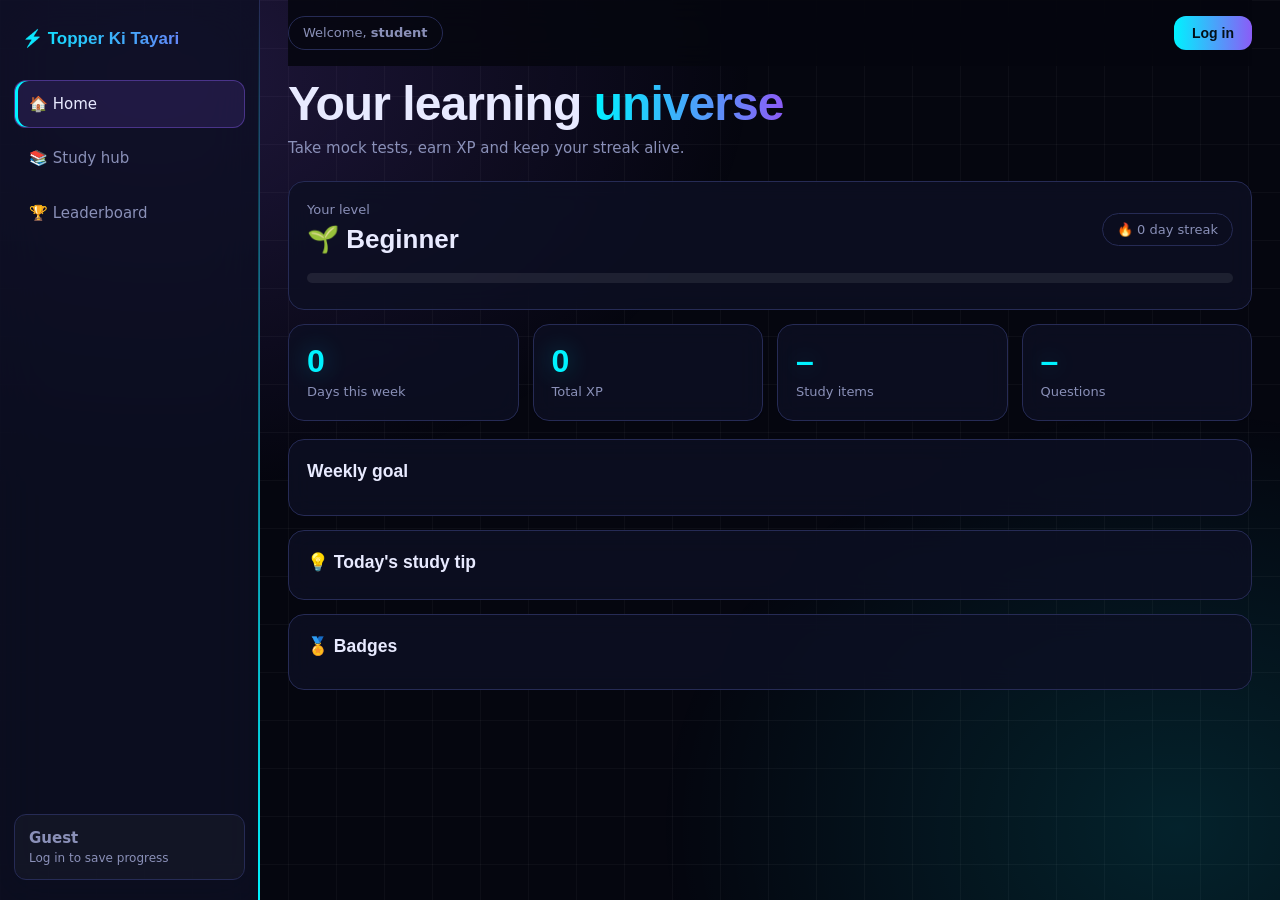
==== index.html @ 61ed0d48 "Add files via upload" ====
<!DOCTYPE html><html lang="en"><head><meta charset="utf-8"><meta http-equiv="Content-Security-Policy" content="default-src 'self'; script-src 'self' https://www.gstatic.com https://apis.google.com; style-src 'self' 'unsafe-inline' https://fonts.googleapis.com; font-src https://fonts.gstatic.com; img-src 'self' https: data:; connect-src 'self' https://*.googleapis.com wss://*.firebaseio.com; frame-src https://*.firebaseapp.com https://accounts.google.com; object-src 'none'; base-uri 'none'; form-action 'self'"><meta name="viewport" content="width=device-width,initial-scale=1"><meta name="referrer" content="no-referrer"><meta name="description" content="Mock tests, Q&A and articles for Class 5-12">
<title>Topper Ki Tayari</title>
<link rel="preconnect" href="https://fonts.gstatic.com" crossorigin><link href="https://fonts.googleapis.com/css2?family=Inter:wght@400;600&family=Space+Grotesk:wght@500;700&display=swap" rel="stylesheet"><link rel="stylesheet" href="style.css"></head><body class="intro-on"><div id="intro" aria-hidden="true"><div class="in-logo">⚡</div><div class="in-title">Topper Ki Tayari</div><div class="in-sub">Mock tests, notes and Q&amp;A for Class 5–12</div><div class="in-bar"><i></i></div></div>
<aside><div class="logo">⚡ Topper Ki Tayari</div>
<nav id="nav"><button data-t="home" class="on">🏠 Home</button><button data-t="study">📚 Study hub</button><button data-t="board">🏆 Leaderboard</button></nav>
<button class="me" id="me"><b id="uName">Guest</b><small id="uSub">Log in to save progress</small></button></aside>
<main>
<header><span class="pill">Welcome, <b id="hi">student</b></span><button class="btn go" id="authBtn">Log in</button></header>
<section id="home"><h1>Your learning <em>universe</em></h1><p class="sub">Take mock tests, earn XP and keep your streak alive.</p>
<div class="panel hero-lv"><div class="row" style="justify-content:space-between"><div><div class="note">Your level</div><h2 id="lvName">🌱 Beginner</h2></div><span class="pill" id="stk">🔥 0 day streak</span></div><div class="xpbar"><i id="xpFill"></i></div><p class="note" id="lvNote"></p></div><div id="cont"></div><div class="stats"><div class="stat"><b id="sStreak">0</b><span>Days this week</span></div><div class="stat"><b id="sXP">0</b><span>Total XP</span></div><div class="stat"><b id="sCh">–</b><span>Study items</span></div><div class="stat"><b id="sQ">–</b><span>Questions</span></div></div>
<div class="panel"><h3>Weekly goal</h3><p class="note" id="wText"></p><div class="week" id="week"></div></div><div class="panel" style="margin-top:14px"><h3>💡 Today's study tip</h3><p id="tip" style="margin-top:6px;font-size:15px;color:#c8cbe8"></p></div><div class="panel" style="margin-top:14px"><h3>🏅 Badges</h3><div class="badges" id="badges"></div></div></section>
<section id="study" hidden><h1>Study <em>hub</em></h1>
<div id="chooser"><p class="sub">Choose your class</p><div class="classes" id="classes"></div></div>
<div id="area" hidden><div class="row"><button class="btn" id="back">← Change class</button><b id="clsLabel"></b></div>
<div class="row" style="margin-top:14px" id="filters"></div><div class="grid" id="grid"></div></div></section>
<section id="board" hidden><h1>Leader<em>board</em></h1><p class="sub">Top scores across all tests</p><div class="panel" id="lb">Loading…</div></section>
</main>

<dialog id="authD"><h2>Log in or sign up</h2><label for="em">Email</label><input id="em" type="email" autocomplete="email" maxlength="120"><label for="pw">Password (8+ characters)</label><input id="pw" type="password" autocomplete="current-password" maxlength="128">
<div class="row" style="margin-top:14px"><button class="btn go" id="doLogin">Log in</button><button class="btn" id="doSignup">Sign up</button><button class="btn" id="doGoogle">Google</button></div>
<button class="btn" id="doReset" style="margin-top:10px">Forgot password</button><p class="msg" id="aMsg"></p><button class="btn" id="aClose" style="margin-top:6px">Close</button></dialog>

<dialog id="profD"><h2>Student details</h2><p class="note">Only you and the site admin can see this.</p>
<label for="pn">Full name *</label><input id="pn" maxlength="60"><label for="pc">Class *</label><select id="pc"></select>
<label for="ps">School</label><input id="ps" maxlength="80"><label for="pp">Phone / WhatsApp</label><input id="pp" inputmode="tel" maxlength="15"><label for="pg">Goal</label><input id="pg" maxlength="120">
<div class="row" style="margin-top:14px"><button class="btn go" id="saveProf">Save details</button><button class="btn" id="profClose">Close</button></div><p class="msg" id="pMsg"></p></dialog>

<dialog id="testD" class="wide"><div class="row" style="justify-content:space-between"><h2 id="tTitle"></h2><b id="tTimer" class="tag"></b></div><div id="tQs"></div>
<div class="row" style="margin-top:16px"><button class="btn go" id="tSubmit">Submit test</button><button class="btn" id="tClose">Close</button></div><div class="panel" id="tRes" hidden style="margin-top:16px"></div></dialog>
<dialog id="readD" class="wide"><h2 id="rTitle"></h2><div class="read" id="rBody" style="margin:16px 0"></div><button class="btn" id="rClose">Close</button></dialog>
<script type="module" src="app.js"></script><script type="module" src="fx.js"></script></body></html>
---- style.css ----
:root{--bg:#05060f;--p:#0d1024cc;--b:#262b55;--c:#00f2ff;--v:#8b5cf6;--t:#e8eaff;--m:#8a90b8;--ok:#00ff9d;--bad:#ff5c7a}
*{box-sizing:border-box;margin:0;padding:0}
body{font:15px/1.5 Inter,system-ui,sans-serif;background:var(--bg);color:var(--t);min-height:100vh}
body::before{content:"";position:fixed;inset:0;z-index:-1;background:radial-gradient(600px 420px at 12% 8%,#8b5cf633,transparent),radial-gradient(520px 420px at 92% 92%,#00f2ff1f,transparent),linear-gradient(#ffffff09 1px,transparent 1px) 0 0/48px 48px,linear-gradient(90deg,#ffffff09 1px,transparent 1px) 0 0/48px 48px;animation:drift 40s linear infinite}
@keyframes drift{to{background-position:0 0,0 0,0 48px,48px 0}}
@media(prefers-reduced-motion:reduce){*{animation:none!important;transition:none!important}}
h1,h2,h3,h4,.logo{font-family:'Space Grotesk',sans-serif}
:focus-visible{outline:2px solid var(--c);outline-offset:2px}
aside{position:fixed;inset:0 auto 0 0;width:260px;padding:20px 14px;background:var(--p);backdrop-filter:blur(24px);border-right:1px solid var(--b);display:flex;flex-direction:column;gap:10px;z-index:30}
.logo{font-weight:700;font-size:17px;padding:6px 8px 18px;background:linear-gradient(90deg,var(--c),var(--v));-webkit-background-clip:text;background-clip:text;color:transparent}
nav{display:flex;flex-direction:column;gap:6px}
nav button,.me{all:unset;box-sizing:border-box;cursor:pointer;padding:12px 14px;border-radius:12px;color:var(--m);border:1px solid transparent;transition:.2s}
nav button:hover{color:var(--t);background:#ffffff0d}
nav button.on{color:var(--t);background:#8b5cf622;border-color:#8b5cf666;box-shadow:inset 3px 0 var(--c)}
.me{margin-top:auto;display:flex;flex-direction:column;border:1px solid var(--b);background:#ffffff08}
.me small{color:var(--m);font-size:12px}
main{margin-left:260px;padding:0 28px 48px;max-width:1240px}
header{position:sticky;top:0;z-index:20;display:flex;justify-content:space-between;align-items:center;padding:16px 0;margin-bottom:12px;background:#05060fd9;backdrop-filter:blur(16px)}
.pill{padding:6px 14px;border:1px solid var(--b);border-radius:20px;color:var(--m);font-size:13px}
.btn{cursor:pointer;border:1px solid var(--b);background:#ffffff0d;color:var(--t);padding:9px 18px;border-radius:12px;font:600 14px 'Space Grotesk',sans-serif;transition:.2s}
.btn:hover{border-color:var(--c);box-shadow:0 0 18px #00f2ff33}
.btn.go{background:linear-gradient(90deg,var(--c),var(--v));color:#031018;border:0}
.btn.on{border-color:var(--c);color:var(--c)}
.btn.bad{color:var(--bad);border-color:#ff5c7a66}
section[hidden]{display:none}
h1{font-size:clamp(30px,4.5vw,48px);line-height:1.1;margin:8px 0 6px}
h1 em{font-style:normal;color:var(--c);text-shadow:0 0 28px #00f2ff66}
.sub{color:var(--m);margin-bottom:22px}
.stats,.grid,.week{display:grid;gap:14px}
.stats{grid-template-columns:repeat(auto-fit,minmax(150px,1fr));margin-bottom:18px}
.grid{grid-template-columns:repeat(auto-fill,minmax(260px,1fr));margin-top:16px}
.week{grid-template-columns:repeat(7,1fr);gap:8px;margin-top:12px}
.panel,.card,.stat{background:var(--p);border:1px solid var(--b);border-radius:16px;backdrop-filter:blur(12px)}
.panel,.stat{padding:18px}
.stat b{display:block;font:700 32px 'Space Grotesk',sans-serif;color:var(--c)}
.stat span,.note{color:var(--m);font-size:13px}
.day{aspect-ratio:1;display:grid;place-items:center;border:1px solid var(--b);border-radius:10px;color:var(--m)}
.day.done{border-color:#00f2ff66;color:var(--c);background:#00f2ff12}
.card{overflow:hidden;cursor:pointer;transition:.25s;text-align:left;color:inherit;font:inherit}
.card:hover{border-color:var(--c);transform:translateY(-3px);box-shadow:0 8px 30px #00f2ff1f}
.card img,.card .ph{display:block;width:100%;height:140px;object-fit:cover;background:linear-gradient(135deg,#1a1f4a,#0d1024)}
.card .bd{padding:14px}
.tag{font-size:12px;color:var(--c)}
.row{display:flex;gap:10px;flex-wrap:wrap;align-items:center}
.classes{display:grid;grid-template-columns:repeat(auto-fill,minmax(130px,1fr));gap:12px;margin-top:16px}
.classes button{padding:20px;text-align:center;font:700 18px 'Space Grotesk',sans-serif}
dialog{margin:auto;width:min(440px,92vw);background:#0d1024;color:var(--t);border:1px solid var(--b);border-radius:20px;padding:24px;box-shadow:0 0 60px #8b5cf644}
dialog.wide{width:min(760px,94vw);max-height:90vh}
dialog::backdrop{background:#02030acc;backdrop-filter:blur(8px)}
label{display:block;font-size:13px;color:var(--m);margin:12px 0 4px}
input,select,textarea{width:100%;background:#070a1c;border:1px solid var(--b);color:var(--t);padding:11px;border-radius:10px;font:inherit}
textarea{min-height:90px;resize:vertical}
.opt{display:block;width:100%;text-align:left;margin-top:8px;padding:12px;background:#070a1c;border:1px solid var(--b);border-radius:10px;color:var(--t);cursor:pointer;font:inherit}
.opt.sel{border-color:var(--c);background:#00f2ff14}
.q{padding:16px;margin-top:14px}
.msg{min-height:20px;margin-top:10px;font-size:13px;color:var(--bad)}.msg.ok{color:var(--ok)}
.lb{display:flex;justify-content:space-between;padding:12px 6px;border-bottom:1px solid #ffffff12}
table{width:100%;border-collapse:collapse}th,td{padding:10px;text-align:left;border-bottom:1px solid #ffffff12;font-size:13px}th{color:var(--m);font-weight:500}
.scroll{overflow:auto}
.skeleton{height:200px;border-radius:16px;background:linear-gradient(90deg,#ffffff08,#ffffff14,#ffffff08) 0 0/200% 100%;animation:sh 1.4s infinite}
@keyframes sh{to{background-position:-200% 0}}
.read{white-space:pre-wrap;line-height:1.8;color:#c8cbe8}
@media(max-width:900px){aside{inset:auto 0 0 0;width:auto;height:auto;flex-direction:row;padding:8px;border:0;border-top:1px solid var(--b)}.logo,.me{display:none}nav{flex-direction:row;flex:1}nav button{flex:1;text-align:center;padding:10px 4px;font-size:13px}main{margin:0;padding:0 16px 90px}}

/* ===== Motion layer ===== */
#fx{position:fixed;inset:0;z-index:-1;pointer-events:none}
.card,.panel,.stat{position:relative}
.card::before,.panel::before,.stat::before{content:"";position:absolute;inset:0;border-radius:inherit;pointer-events:none;opacity:0;transition:opacity .3s;background:radial-gradient(260px circle at var(--mx,50%) var(--my,50%),#00f2ff26,transparent 65%)}
.card:hover::before,.panel:hover::before,.stat:hover::before{opacity:1}
@keyframes rise{from{opacity:0;transform:translateY(22px)}to{opacity:1;transform:none}}
@keyframes slideL{from{opacity:0;transform:translateX(-40px)}to{opacity:1;transform:none}}
@keyframes flow{to{background-position:200% 0}}
@keyframes shine{0%,60%{left:-60%}100%{left:130%}}
@keyframes pulse{0%,100%{box-shadow:0 0 0 0 #00f2ff55}50%{box-shadow:0 0 0 10px #00f2ff00}}
@keyframes pop{from{opacity:0;transform:scale(.94) translateY(10px)}to{opacity:1;transform:none}}
@keyframes flame{0%,100%{transform:scale(1)}50%{transform:scale(1.18) rotate(-6deg)}}
aside{animation:slideL .7s cubic-bezier(.2,.8,.2,1) both}
aside::after{content:"";position:absolute;top:0;right:-1px;width:2px;height:100%;background:linear-gradient(transparent,var(--c),var(--v),transparent);background-size:100% 300%;animation:vflow 5s linear infinite}
@keyframes vflow{to{background-position:0 -300%}}
header{animation:rise .6s .1s both}
h1 em{background:linear-gradient(90deg,var(--c),var(--v),var(--c));background-size:200% 100%;-webkit-background-clip:text;background-clip:text;color:transparent;text-shadow:none;animation:flow 4s linear infinite}
h1{letter-spacing:-.02em}
.logo{animation:pulse 3s infinite;border-radius:12px}
.btn.go{position:relative;overflow:hidden}
.btn.go::after{content:"";position:absolute;top:0;left:-60%;width:35%;height:100%;background:linear-gradient(100deg,transparent,#ffffff80,transparent);transform:skewX(-20deg);animation:shine 3.5s infinite}
.btn:active,.opt:active,.card:active{transform:scale(.97)}
.opt{transition:.2s}.opt:hover{border-color:var(--v);transform:translateX(4px)}
.card:hover img{transform:scale(1.06)}.card img{transition:transform .5s}
.day.done{animation:pulse 2.4s infinite}.day.done{display:grid}
nav button{transition:.25s}nav button:hover{transform:translateX(5px)}
dialog[open]{animation:pop .3s cubic-bezier(.2,.8,.2,1)}
dialog::backdrop{animation:rise .3s both}
.stat b{text-shadow:0 0 24px #00f2ff55}
.lb{transition:.2s}.lb:hover{background:#00f2ff0d;padding-left:14px}
tbody tr{transition:.2s}tbody tr:hover{background:#00f2ff0d}
@media(max-width:900px){aside{animation:none}aside::after{display:none}}

/* ===== Load + scroll animations ===== */
html{scroll-behavior:smooth}
@keyframes fadeUp{from{opacity:0;transform:translateY(24px)}to{opacity:1;transform:none}}
section:not([hidden]) h1{animation:fadeUp .6s ease .1s both}
section:not([hidden]) .sub{animation:fadeUp .6s ease .2s both}
section:not([hidden])>.row,section:not([hidden])>#area>.row{animation:fadeUp .6s ease .3s both}
.animate-on-scroll{opacity:0;transform:translateY(24px);transition:opacity .5s ease,transform .5s ease}
.animate-on-scroll.visible{opacity:1;transform:none;transition:opacity .5s ease,transform .3s ease,box-shadow .3s ease,border-color .3s ease}
header.scrolled{background:#05060fcc;backdrop-filter:blur(18px) saturate(150%);border-bottom:1px solid var(--b);box-shadow:0 8px 30px #0009}
.btn,.card{transition:transform .3s ease,box-shadow .3s ease,border-color .3s ease}
@media(hover:hover){.btn:hover,.card.visible:hover{transform:scale(1.05);box-shadow:0 12px 32px #00f2ff33}}
.btn:active,.card.visible:active,.card:active{transform:scale(.95)}
@media(prefers-reduced-motion:reduce){.animate-on-scroll{opacity:1;transform:none}}

/* ===== Opening intro (index.html only, ~2s) ===== */
#intro{position:fixed;inset:0;z-index:999;display:grid;place-content:center;justify-items:center;gap:14px;padding:20px;text-align:center;background:radial-gradient(500px 360px at 50% 45%,#8b5cf633,#05060f 70%),#05060f;animation:introOut .6s ease 1.5s forwards}
@keyframes introOut{from{clip-path:circle(150% at 50% 50%)}to{clip-path:circle(0% at 50% 50%);visibility:hidden}}
@keyframes logoIn{from{opacity:0;transform:scale(.4) rotate(-25deg)}to{opacity:1;transform:none}}
@keyframes ring{from{transform:scale(1);opacity:.8}to{transform:scale(2.4);opacity:0}}
@keyframes track{from{opacity:0;letter-spacing:.5em}to{opacity:1;letter-spacing:.02em}}
@keyframes fill{from{width:0}to{width:100%}}
.in-logo{position:relative;width:84px;height:84px;border-radius:24px;display:grid;place-items:center;font-size:40px;background:linear-gradient(135deg,var(--c),var(--v));box-shadow:0 0 60px #00f2ff66;animation:logoIn .6s cubic-bezier(.2,.8,.2,1) both}
.in-logo::after{content:"";position:absolute;inset:0;border-radius:inherit;border:2px solid var(--c);animation:ring .9s ease-out .35s both}
.in-title{font:700 clamp(26px,7vw,46px)/1.1 'Space Grotesk',sans-serif;background:linear-gradient(90deg,var(--c),var(--v));-webkit-background-clip:text;background-clip:text;color:transparent;animation:track .8s ease .3s both}
.in-sub{color:var(--m);font-size:14px;animation:fadeUp .5s ease .7s both}
.in-bar{width:min(200px,60vw);height:3px;border-radius:3px;background:#ffffff14;overflow:hidden}
.in-bar i{display:block;height:100%;background:linear-gradient(90deg,var(--c),var(--v));animation:fill .9s ease .5s both}
/* hold the page entrance until the intro has finished */
.intro-on aside,.intro-on header{animation-delay:1.7s}
.intro-on section:not([hidden]) h1{animation-delay:1.8s}
.intro-on section:not([hidden]) .sub{animation-delay:1.9s}
.intro-on section:not([hidden])>.row,.intro-on section:not([hidden])>#area>.row{animation-delay:2s}
@media(prefers-reduced-motion:reduce){#intro{display:none}}

/* ===== Study page, type tiles, ad slots ===== */
body.solo main{margin:0 auto;max-width:1100px}
a.card{display:block;text-decoration:none;color:inherit}
.tile{padding:26px}.tile .em{font-size:38px;display:block;margin-bottom:10px}.tile h3{margin-bottom:4px}.tile .note{margin-bottom:10px}
.crumbs{color:var(--m);font-size:13px}.crumbs b{color:var(--t)}
.pills{display:flex;gap:8px;flex-wrap:wrap;margin:14px 0}
.tools{display:flex;gap:10px;flex-wrap:wrap;margin-bottom:6px}.tools input{max-width:280px}.tools select{width:auto}
.ad-slot{grid-column:1/-1;min-height:90px;display:grid;place-items:center;margin:18px 0;border:1px dashed #ffffff26;border-radius:14px;color:#ffffff50;font-size:12px;background:#ffffff05}
.ad-slot[data-slot=feed]{min-height:120px}
.meta{color:var(--m);font-size:13px;margin:4px 0 6px}
.read{font-size:17px;line-height:1.85;margin-top:10px}
.empty{grid-column:1/-1;text-align:center;padding:50px 10px;color:var(--m)}
#prog{position:fixed;top:0;left:0;height:3px;width:0;z-index:60;background:linear-gradient(90deg,var(--c),var(--v));box-shadow:0 0 12px var(--c)}
.opt.ok{border-color:var(--ok);background:#00ff9d14}.opt.bad{border-color:var(--bad);background:#ff5c7a14}
.score{font:700 46px 'Space Grotesk',sans-serif;color:var(--c)}
.timer{position:fixed;right:16px;bottom:16px;z-index:40;padding:10px 18px;border-radius:30px;background:#0d1024;border:1px solid var(--c);color:var(--c);font:700 15px 'Space Grotesk',sans-serif;box-shadow:0 0 24px #00f2ff33}
.timer[hidden]{display:none}

/* ===== Motivation: level, badges ===== */
.hero-lv{margin-bottom:14px}.hero-lv h2{font-size:26px}
.xpbar{height:10px;border-radius:10px;background:#ffffff14;overflow:hidden;margin:14px 0 8px}
.xpbar i{display:block;height:100%;width:0;border-radius:10px;background:linear-gradient(90deg,var(--c),var(--v));box-shadow:0 0 14px var(--c);transition:width 1s cubic-bezier(.2,.8,.2,1)}
.badges{display:grid;grid-template-columns:repeat(auto-fill,minmax(110px,1fr));gap:10px;margin-top:12px}
.badge{display:flex;flex-direction:column;align-items:center;gap:4px;padding:14px 8px;border:1px solid var(--b);border-radius:14px;text-align:center;opacity:.35;filter:grayscale(1);transition:.4s}
.badge span{font-size:28px}.badge small{color:var(--m);font-size:12px}
.badge.on{opacity:1;filter:none;border-color:#8b5cf688;background:#8b5cf61a;box-shadow:0 0 20px #8b5cf633}
.cont{margin-bottom:14px}.cont h3{margin-top:4px}
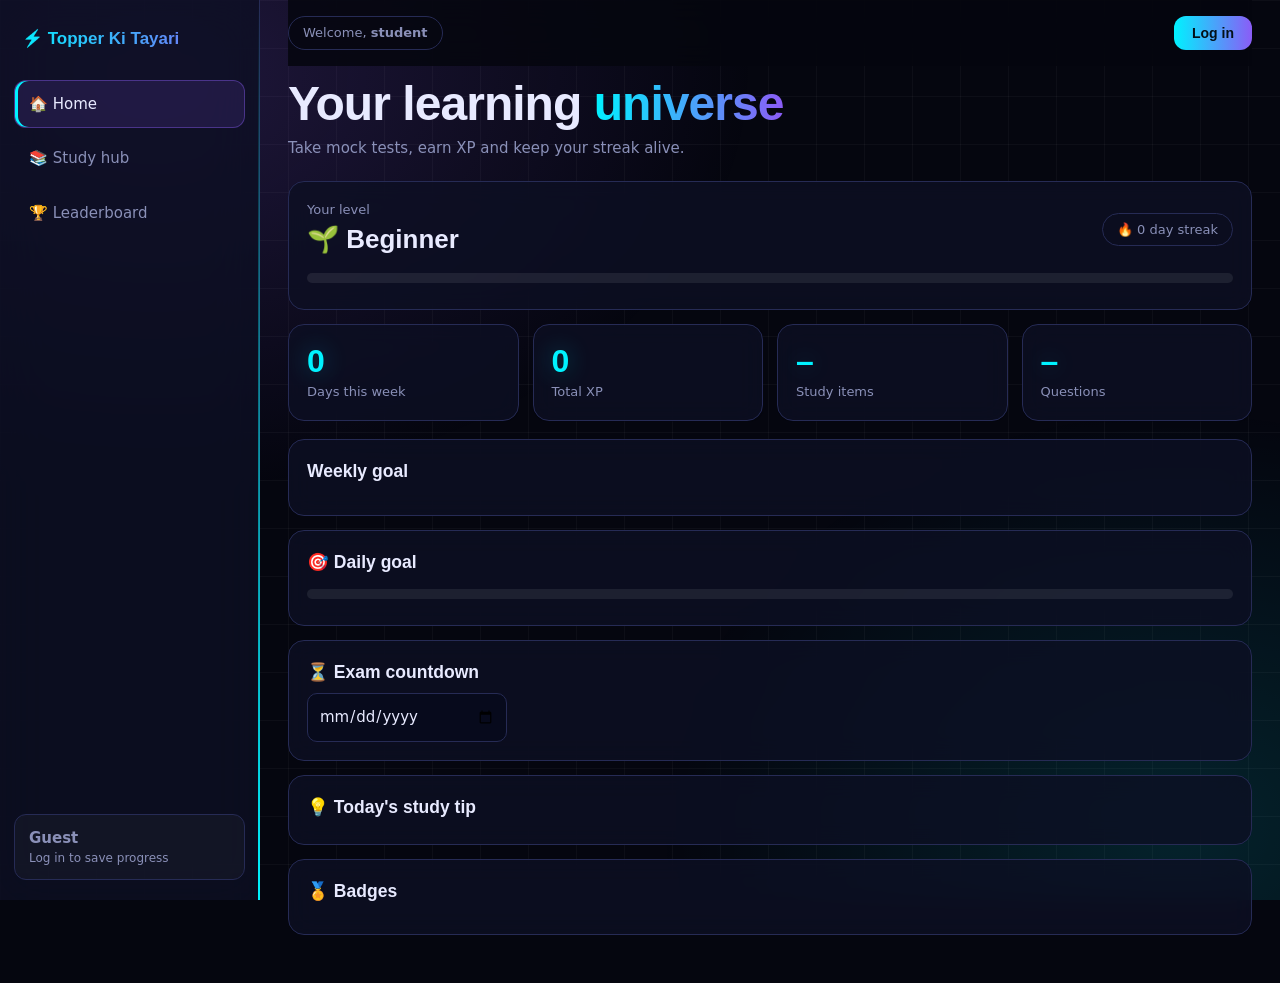
==== commit 8477103f: "Add files via upload" ====
--- a/index.html
+++ b/index.html
@@ -8,7 +8,7 @@
 <header><span class="pill">Welcome, <b id="hi">student</b></span><button class="btn go" id="authBtn">Log in</button></header>
 <section id="home"><h1>Your learning <em>universe</em></h1><p class="sub">Take mock tests, earn XP and keep your streak alive.</p>
 <div class="panel hero-lv"><div class="row" style="justify-content:space-between"><div><div class="note">Your level</div><h2 id="lvName">🌱 Beginner</h2></div><span class="pill" id="stk">🔥 0 day streak</span></div><div class="xpbar"><i id="xpFill"></i></div><p class="note" id="lvNote"></p></div><div id="cont"></div><div class="stats"><div class="stat"><b id="sStreak">0</b><span>Days this week</span></div><div class="stat"><b id="sXP">0</b><span>Total XP</span></div><div class="stat"><b id="sCh">–</b><span>Study items</span></div><div class="stat"><b id="sQ">–</b><span>Questions</span></div></div>
-<div class="panel"><h3>Weekly goal</h3><p class="note" id="wText"></p><div class="week" id="week"></div></div><div class="panel" style="margin-top:14px"><h3>💡 Today's study tip</h3><p id="tip" style="margin-top:6px;font-size:15px;color:#c8cbe8"></p></div><div class="panel" style="margin-top:14px"><h3>🏅 Badges</h3><div class="badges" id="badges"></div></div></section>
+<div class="panel"><h3>Weekly goal</h3><p class="note" id="wText"></p><div class="week" id="week"></div></div><div class="panel" style="margin-top:14px"><h3>🎯 Daily goal</h3><div class="xpbar"><i id="gFill"></i></div><p class="note" id="gTxt"></p></div><div class="panel" style="margin-top:14px"><h3>⏳ Exam countdown</h3><div class="row" style="margin-top:8px"><input type="date" id="exD" aria-label="Exam date" style="max-width:200px"><span class="note" id="exT"></span></div></div><div class="panel" style="margin-top:14px"><h3>💡 Today's study tip</h3><p id="tip" style="margin-top:6px;font-size:15px;color:#c8cbe8"></p></div><div class="panel" style="margin-top:14px"><h3>🏅 Badges</h3><div class="badges" id="badges"></div></div></section>
 <section id="study" hidden><h1>Study <em>hub</em></h1>
 <div id="chooser"><p class="sub">Choose your class</p><div class="classes" id="classes"></div></div>
 <div id="area" hidden><div class="row"><button class="btn" id="back">← Change class</button><b id="clsLabel"></b></div>
--- a/style.css
+++ b/style.css
@@ -156,3 +156,4 @@
 .badge span{font-size:28px}.badge small{color:var(--m);font-size:12px}
 .badge.on{opacity:1;filter:none;border-color:#8b5cf688;background:#8b5cf61a;box-shadow:0 0 20px #8b5cf633}
 .cont{margin-bottom:14px}.cont h3{margin-top:4px}
+.badge .req{opacity:.8;font-size:11px}
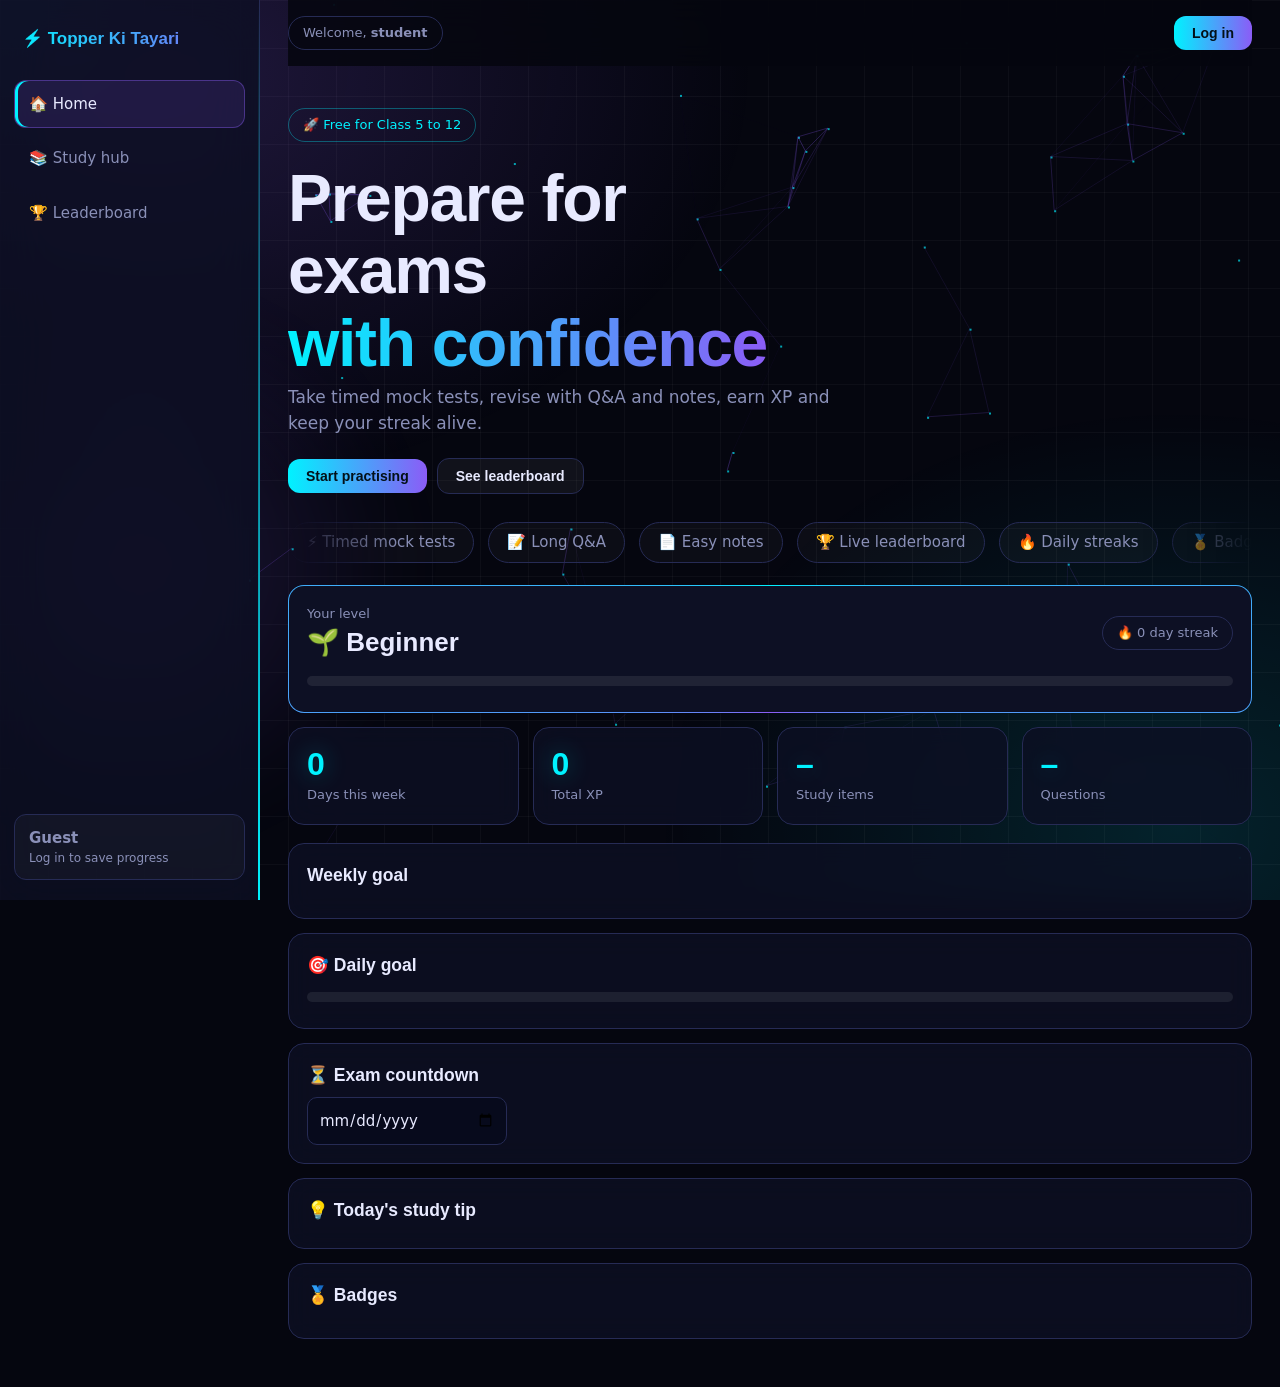
==== commit 34a412af: "Add files via upload" ====
--- a/index.html
+++ b/index.html
@@ -1,4 +1,4 @@
-<!DOCTYPE html><html lang="en"><head><meta charset="utf-8"><meta http-equiv="Content-Security-Policy" content="default-src 'self'; script-src 'self' https://www.gstatic.com https://apis.google.com; style-src 'self' 'unsafe-inline' https://fonts.googleapis.com; font-src https://fonts.gstatic.com; img-src 'self' https: data:; connect-src 'self' https://*.googleapis.com wss://*.firebaseio.com; frame-src https://*.firebaseapp.com https://accounts.google.com; object-src 'none'; base-uri 'none'; form-action 'self'"><meta name="viewport" content="width=device-width,initial-scale=1"><meta name="referrer" content="no-referrer"><meta name="description" content="Mock tests, Q&A and articles for Class 5-12">
+<!DOCTYPE html><html lang="en"><head><meta charset="utf-8"><meta http-equiv="Content-Security-Policy" content="default-src 'self'; script-src 'self' https://www.gstatic.com https://apis.google.com; style-src 'self' 'unsafe-inline' https://fonts.googleapis.com; font-src https://fonts.gstatic.com; img-src 'self' https: data:; connect-src 'self' https://*.googleapis.com wss://*.firebaseio.com; frame-src https://*.firebaseapp.com https://accounts.google.com; object-src 'none'; base-uri 'none'; form-action 'self'"><meta name="viewport" content="width=device-width,initial-scale=1"><meta name="referrer" content="no-referrer"><meta name="theme-color" content="#05060f"><meta name="description" content="Mock tests, Q&A and articles for Class 5-12">
 <title>Topper Ki Tayari</title>
 <link rel="preconnect" href="https://fonts.gstatic.com" crossorigin><link href="https://fonts.googleapis.com/css2?family=Inter:wght@400;600&family=Space+Grotesk:wght@500;700&display=swap" rel="stylesheet"><link rel="stylesheet" href="style.css"></head><body class="intro-on"><div id="intro" aria-hidden="true"><div class="in-logo">⚡</div><div class="in-title">Topper Ki Tayari</div><div class="in-sub">Mock tests, notes and Q&amp;A for Class 5–12</div><div class="in-bar"><i></i></div></div>
 <aside><div class="logo">⚡ Topper Ki Tayari</div>
@@ -6,7 +6,7 @@
 <button class="me" id="me"><b id="uName">Guest</b><small id="uSub">Log in to save progress</small></button></aside>
 <main>
 <header><span class="pill">Welcome, <b id="hi">student</b></span><button class="btn go" id="authBtn">Log in</button></header>
-<section id="home"><h1>Your learning <em>universe</em></h1><p class="sub">Take mock tests, earn XP and keep your streak alive.</p>
+<section id="home"><div class="hero"><span class="pill">🚀 Free for Class 5 to 12</span><h1>Prepare for exams <em id="rot">with confidence</em></h1><p class="sub">Take timed mock tests, revise with Q&amp;A and notes, earn XP and keep your streak alive.</p><div class="row"><button class="btn go" id="cta">Start practising</button><button class="btn" id="cta2">See leaderboard</button></div></div><div class="marq" aria-hidden="true"><div class="track"><span>⚡ Timed mock tests</span><span>📝 Long Q&amp;A</span><span>📄 Easy notes</span><span>🏆 Live leaderboard</span><span>🔥 Daily streaks</span><span>🏅 Badges and XP</span><span>🎯 Class 5 to 12</span><span>⚡ Timed mock tests</span><span>📝 Long Q&amp;A</span><span>📄 Easy notes</span><span>🏆 Live leaderboard</span><span>🔥 Daily streaks</span><span>🏅 Badges and XP</span><span>🎯 Class 5 to 12</span></div></div>
 <div class="panel hero-lv"><div class="row" style="justify-content:space-between"><div><div class="note">Your level</div><h2 id="lvName">🌱 Beginner</h2></div><span class="pill" id="stk">🔥 0 day streak</span></div><div class="xpbar"><i id="xpFill"></i></div><p class="note" id="lvNote"></p></div><div id="cont"></div><div class="stats"><div class="stat"><b id="sStreak">0</b><span>Days this week</span></div><div class="stat"><b id="sXP">0</b><span>Total XP</span></div><div class="stat"><b id="sCh">–</b><span>Study items</span></div><div class="stat"><b id="sQ">–</b><span>Questions</span></div></div>
 <div class="panel"><h3>Weekly goal</h3><p class="note" id="wText"></p><div class="week" id="week"></div></div><div class="panel" style="margin-top:14px"><h3>🎯 Daily goal</h3><div class="xpbar"><i id="gFill"></i></div><p class="note" id="gTxt"></p></div><div class="panel" style="margin-top:14px"><h3>⏳ Exam countdown</h3><div class="row" style="margin-top:8px"><input type="date" id="exD" aria-label="Exam date" style="max-width:200px"><span class="note" id="exT"></span></div></div><div class="panel" style="margin-top:14px"><h3>💡 Today's study tip</h3><p id="tip" style="margin-top:6px;font-size:15px;color:#c8cbe8"></p></div><div class="panel" style="margin-top:14px"><h3>🏅 Badges</h3><div class="badges" id="badges"></div></div></section>
 <section id="study" hidden><h1>Study <em>hub</em></h1>
--- a/style.css
+++ b/style.css
@@ -157,3 +157,25 @@
 .badge.on{opacity:1;filter:none;border-color:#8b5cf688;background:#8b5cf61a;box-shadow:0 0 20px #8b5cf633}
 .cont{margin-bottom:14px}.cont h3{margin-top:4px}
 .badge .req{opacity:.8;font-size:11px}
+
+/* ===== v2: hero, orbs, animated borders, tilt, ripple ===== */
+@property --a{syntax:'<angle>';inherits:false;initial-value:0deg}
+@keyframes spin{to{--a:360deg}}
+@keyframes orb{to{transform:translate(60vw,-25vh) scale(1.25)}}
+@keyframes mq{to{transform:translateX(-50%)}}
+@keyframes rp{to{transform:scale(4);opacity:0}}
+body::after{content:"";position:fixed;z-index:-1;width:46vmax;height:46vmax;left:-12vmax;top:30vh;border-radius:50%;background:radial-gradient(circle,#8b5cf62e,transparent 65%);filter:blur(30px);pointer-events:none;animation:orb 18s ease-in-out infinite alternate}
+#cur{position:fixed;left:0;top:0;width:340px;height:340px;margin:-170px 0 0 -170px;border-radius:50%;background:radial-gradient(circle,#00f2ff14,transparent 65%);pointer-events:none;z-index:-1}
+.hero{padding:30px 0 6px}
+.hero h1{font-size:clamp(34px,6vw,66px);max-width:14ch}
+.hero .pill{display:inline-block;margin-bottom:12px;color:var(--c);border-color:#00f2ff55;animation:pulse 3s infinite}
+.hero .sub{max-width:52ch;font-size:17px}
+#rot{display:inline-block;transition:opacity .35s,transform .35s}
+#rot.out{opacity:0;transform:translateY(-14px)}
+.marq{overflow:hidden;margin:22px 0;-webkit-mask:linear-gradient(90deg,transparent,#000 12%,#000 88%,transparent);mask:linear-gradient(90deg,transparent,#000 12%,#000 88%,transparent)}
+.marq .track{display:flex;gap:14px;width:max-content;animation:mq 30s linear infinite}
+.marq span{padding:8px 18px;border:1px solid var(--b);border-radius:30px;color:var(--m);white-space:nowrap;background:#ffffff08}
+.tile,.hero-lv{border:1px solid transparent;background:linear-gradient(#0d1024,#0d1024) padding-box,conic-gradient(from var(--a),var(--c),var(--v),var(--c)) border-box;animation:spin 7s linear infinite}
+.btn{position:relative;overflow:hidden}
+.rip{position:absolute;border-radius:50%;background:#ffffff55;transform:scale(0);animation:rp .6s ease-out forwards;pointer-events:none}
+.tilt{transform:perspective(700px) rotateX(var(--rx,0deg)) rotateY(var(--ry,0deg)) translateY(-4px)!important;transition:transform .15s ease-out!important}
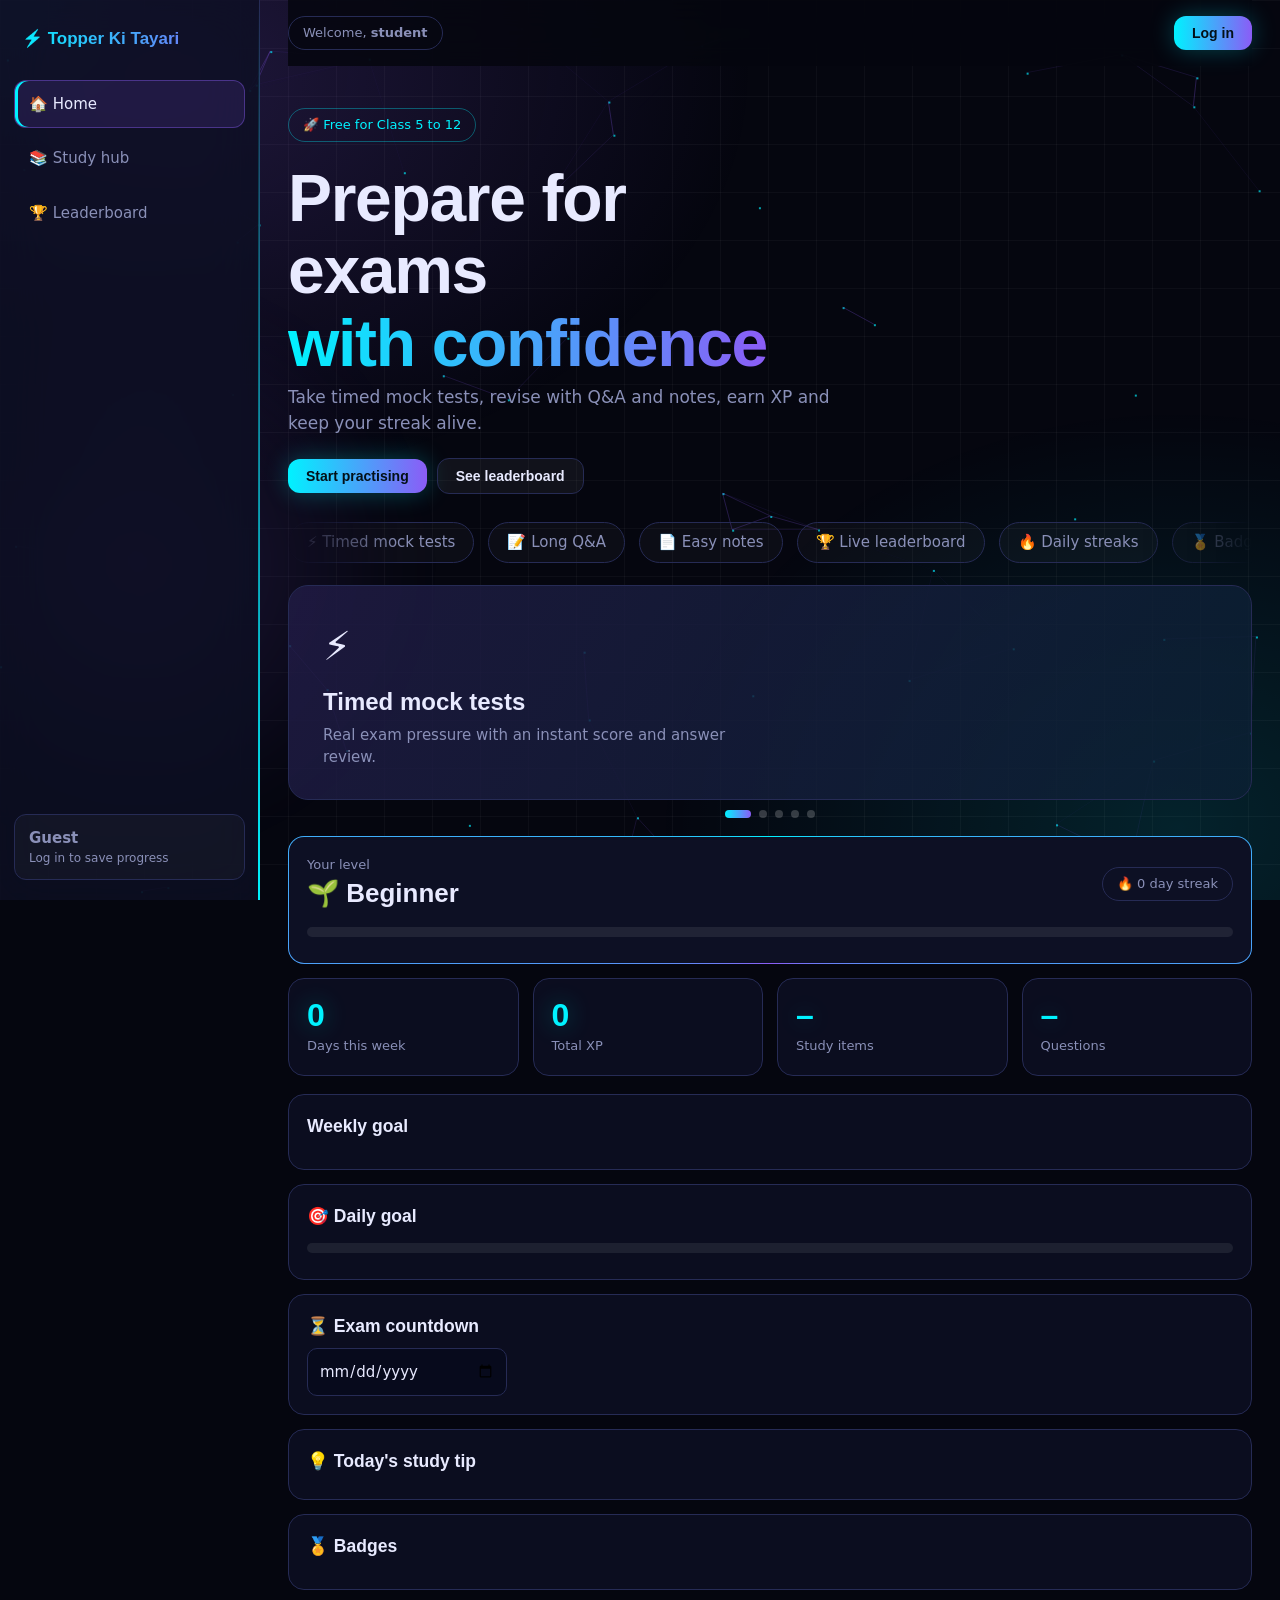
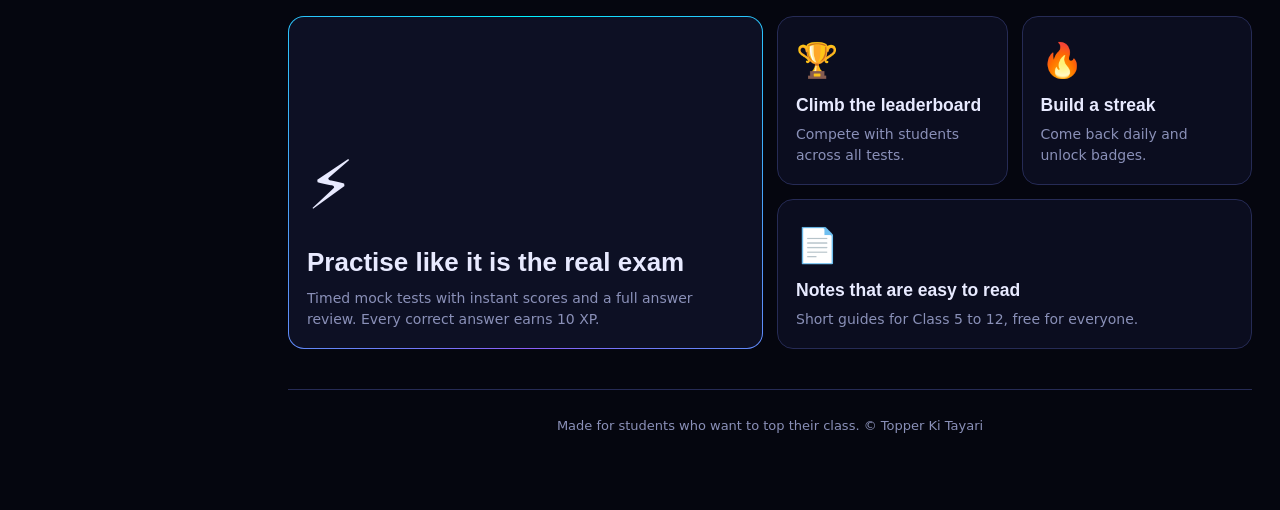
==== commit 221b3689: "Add files via upload" ====
--- a/index.html
+++ b/index.html
@@ -7,8 +7,8 @@
 <main>
 <header><span class="pill">Welcome, <b id="hi">student</b></span><button class="btn go" id="authBtn">Log in</button></header>
 <section id="home"><div class="hero"><span class="pill">🚀 Free for Class 5 to 12</span><h1>Prepare for exams <em id="rot">with confidence</em></h1><p class="sub">Take timed mock tests, revise with Q&amp;A and notes, earn XP and keep your streak alive.</p><div class="row"><button class="btn go" id="cta">Start practising</button><button class="btn" id="cta2">See leaderboard</button></div></div><div class="marq" aria-hidden="true"><div class="track"><span>⚡ Timed mock tests</span><span>📝 Long Q&amp;A</span><span>📄 Easy notes</span><span>🏆 Live leaderboard</span><span>🔥 Daily streaks</span><span>🏅 Badges and XP</span><span>🎯 Class 5 to 12</span><span>⚡ Timed mock tests</span><span>📝 Long Q&amp;A</span><span>📄 Easy notes</span><span>🏆 Live leaderboard</span><span>🔥 Daily streaks</span><span>🏅 Badges and XP</span><span>🎯 Class 5 to 12</span></div></div>
-<div class="panel hero-lv"><div class="row" style="justify-content:space-between"><div><div class="note">Your level</div><h2 id="lvName">🌱 Beginner</h2></div><span class="pill" id="stk">🔥 0 day streak</span></div><div class="xpbar"><i id="xpFill"></i></div><p class="note" id="lvNote"></p></div><div id="cont"></div><div class="stats"><div class="stat"><b id="sStreak">0</b><span>Days this week</span></div><div class="stat"><b id="sXP">0</b><span>Total XP</span></div><div class="stat"><b id="sCh">–</b><span>Study items</span></div><div class="stat"><b id="sQ">–</b><span>Questions</span></div></div>
-<div class="panel"><h3>Weekly goal</h3><p class="note" id="wText"></p><div class="week" id="week"></div></div><div class="panel" style="margin-top:14px"><h3>🎯 Daily goal</h3><div class="xpbar"><i id="gFill"></i></div><p class="note" id="gTxt"></p></div><div class="panel" style="margin-top:14px"><h3>⏳ Exam countdown</h3><div class="row" style="margin-top:8px"><input type="date" id="exD" aria-label="Exam date" style="max-width:200px"><span class="note" id="exT"></span></div></div><div class="panel" style="margin-top:14px"><h3>💡 Today's study tip</h3><p id="tip" style="margin-top:6px;font-size:15px;color:#c8cbe8"></p></div><div class="panel" style="margin-top:14px"><h3>🏅 Badges</h3><div class="badges" id="badges"></div></div></section>
+<div class="slider" id="sl"></div><div class="panel hero-lv"><div class="row" style="justify-content:space-between"><div><div class="note">Your level</div><h2 id="lvName">🌱 Beginner</h2></div><span class="pill" id="stk">🔥 0 day streak</span></div><div class="xpbar"><i id="xpFill"></i></div><p class="note" id="lvNote"></p></div><div id="cont"></div><div class="stats"><div class="stat"><b id="sStreak">0</b><span>Days this week</span></div><div class="stat"><b id="sXP">0</b><span>Total XP</span></div><div class="stat"><b id="sCh">–</b><span>Study items</span></div><div class="stat"><b id="sQ">–</b><span>Questions</span></div></div>
+<div class="panel"><h3>Weekly goal</h3><p class="note" id="wText"></p><div class="week" id="week"></div></div><div class="panel" style="margin-top:14px"><h3>🎯 Daily goal</h3><div class="xpbar"><i id="gFill"></i></div><p class="note" id="gTxt"></p></div><div class="panel" style="margin-top:14px"><h3>⏳ Exam countdown</h3><div class="row" style="margin-top:8px"><input type="date" id="exD" aria-label="Exam date" style="max-width:200px"><span class="note" id="exT"></span></div></div><div class="panel" style="margin-top:14px"><h3>💡 Today's study tip</h3><p id="tip" style="margin-top:6px;font-size:15px;color:#c8cbe8"></p></div><div class="panel" style="margin-top:14px"><h3>🏅 Badges</h3><div class="badges" id="badges"></div></div><div class="bento"><div class="panel big"><span class="em">⚡</span><h3>Practise like it is the real exam</h3><p class="note">Timed mock tests with instant scores and a full answer review. Every correct answer earns 10 XP.</p></div><div class="panel "><span class="em">🏆</span><h3>Climb the leaderboard</h3><p class="note">Compete with students across all tests.</p></div><div class="panel "><span class="em">🔥</span><h3>Build a streak</h3><p class="note">Come back daily and unlock badges.</p></div><div class="panel wide"><span class="em">📄</span><h3>Notes that are easy to read</h3><p class="note">Short guides for Class 5 to 12, free for everyone.</p></div></div><footer class="foot">Made for students who want to top their class. © Topper Ki Tayari</footer></section>
 <section id="study" hidden><h1>Study <em>hub</em></h1>
 <div id="chooser"><p class="sub">Choose your class</p><div class="classes" id="classes"></div></div>
 <div id="area" hidden><div class="row"><button class="btn" id="back">← Change class</button><b id="clsLabel"></b></div>
--- a/style.css
+++ b/style.css
@@ -179,3 +179,41 @@
 .btn{position:relative;overflow:hidden}
 .rip{position:absolute;border-radius:50%;background:#ffffff55;transform:scale(0);animation:rp .6s ease-out forwards;pointer-events:none}
 .tilt{transform:perspective(700px) rotateX(var(--rx,0deg)) rotateY(var(--ry,0deg)) translateY(-4px)!important;transition:transform .15s ease-out!important}
+
+/* ===== v3: premium layer (slider, bento, page transitions, admin) ===== */
+@keyframes tabIn{from{opacity:0;transform:translateY(18px) scale(.985);filter:blur(6px)}to{opacity:1;transform:none;filter:none}}
+@keyframes itemIn{from{opacity:0;transform:translateX(40px)}to{opacity:1;transform:none}}
+@keyframes float{50%{transform:translateY(-8px)}}
+main>section:not([hidden]){animation:tabIn .55s cubic-bezier(.2,.8,.2,1) both}
+#itemV:not([hidden]){animation:itemIn .5s cubic-bezier(.2,.8,.2,1) both}
+html{scrollbar-color:var(--v) var(--bg)}::selection{background:#8b5cf666}
+input:focus,select:focus,textarea:focus{border-color:var(--c);box-shadow:0 0 0 3px #00f2ff22;outline:none}
+.btn.go{box-shadow:0 0 24px #00f2ff44}
+.slider{margin:6px 0 18px}
+.s-track{display:flex;overflow-x:auto;scroll-snap-type:x mandatory;scrollbar-width:none;border-radius:20px;border:1px solid var(--b);background:linear-gradient(120deg,#8b5cf622,#00f2ff10),var(--p)}
+.s-track::-webkit-scrollbar{display:none}
+.s-slide{flex:0 0 100%;scroll-snap-align:center;padding:30px 34px;min-height:170px}
+.s-slide .em{font-size:40px;display:block;animation:float 3s ease-in-out infinite}
+.s-slide h3{font-size:24px;margin:8px 0 4px}.s-slide p{color:var(--m);max-width:48ch}
+.s-dots{display:flex;gap:8px;justify-content:center;margin-top:10px}
+.s-dots button{all:unset;cursor:pointer;width:8px;height:8px;border-radius:8px;background:#ffffff33;transition:.3s}
+.s-dots button.on{width:26px;background:linear-gradient(90deg,var(--c),var(--v))}
+.s-dots button:focus-visible{outline:2px solid var(--c)}
+.bento{display:grid;grid-template-columns:repeat(4,1fr);grid-auto-rows:minmax(150px,auto);gap:14px;margin-top:26px}
+.bento .panel{display:flex;flex-direction:column;justify-content:flex-end;gap:6px;overflow:hidden}
+.bento .em{font-size:34px}.bento .note{font-size:14px}
+.bento .big{grid-column:span 2;grid-row:span 2;border:1px solid transparent;background:linear-gradient(#0d1024,#0d1024) padding-box,conic-gradient(from var(--a),var(--c),var(--v),var(--c)) border-box;animation:spin 7s linear infinite}
+.bento .big .em{font-size:68px;animation:float 3.5s ease-in-out infinite}.bento .big h3{font-size:26px}
+.bento .wide{grid-column:span 2}
+.foot{margin-top:40px;padding:26px 0;border-top:1px solid var(--b);color:var(--m);font-size:13px;text-align:center}
+@media(max-width:900px){.bento{grid-template-columns:1fr 1fr}.bento .big{grid-row:auto}}
+@media(max-width:560px){.bento{grid-template-columns:1fr}.bento .big,.bento .wide{grid-column:auto}}
+/* admin */
+#gate{border:1px solid transparent;background:linear-gradient(#0d1024,#0d1024) padding-box,conic-gradient(from var(--a),var(--c),var(--v),var(--c)) border-box;animation:spin 7s linear infinite,pop .6s both}
+#tabs{padding:8px;border:1px solid var(--b);border-radius:16px;background:#0d1024cc;backdrop-filter:blur(14px);width:fit-content;max-width:100%;overflow-x:auto;flex-wrap:nowrap;gap:6px}
+#tabs .btn{border-color:transparent;background:transparent;white-space:nowrap}
+#tabs .btn.on{background:linear-gradient(90deg,#00f2ff22,#8b5cf633);border-color:#8b5cf688;color:var(--t)}
+#dash .stat{padding:26px 20px;overflow:hidden}#dash .stat b{font-size:44px}
+#dash .stat::after{position:absolute;right:12px;top:6px;font-size:48px;opacity:.16}
+#dash .stat:nth-child(1)::after{content:"🟢"}#dash .stat:nth-child(2)::after{content:"👥"}#dash .stat:nth-child(3)::after{content:"📚"}#dash .stat:nth-child(4)::after{content:"⚡"}
+.scroll{max-height:62vh;border-radius:12px}th{position:sticky;top:0;background:#0d1024}
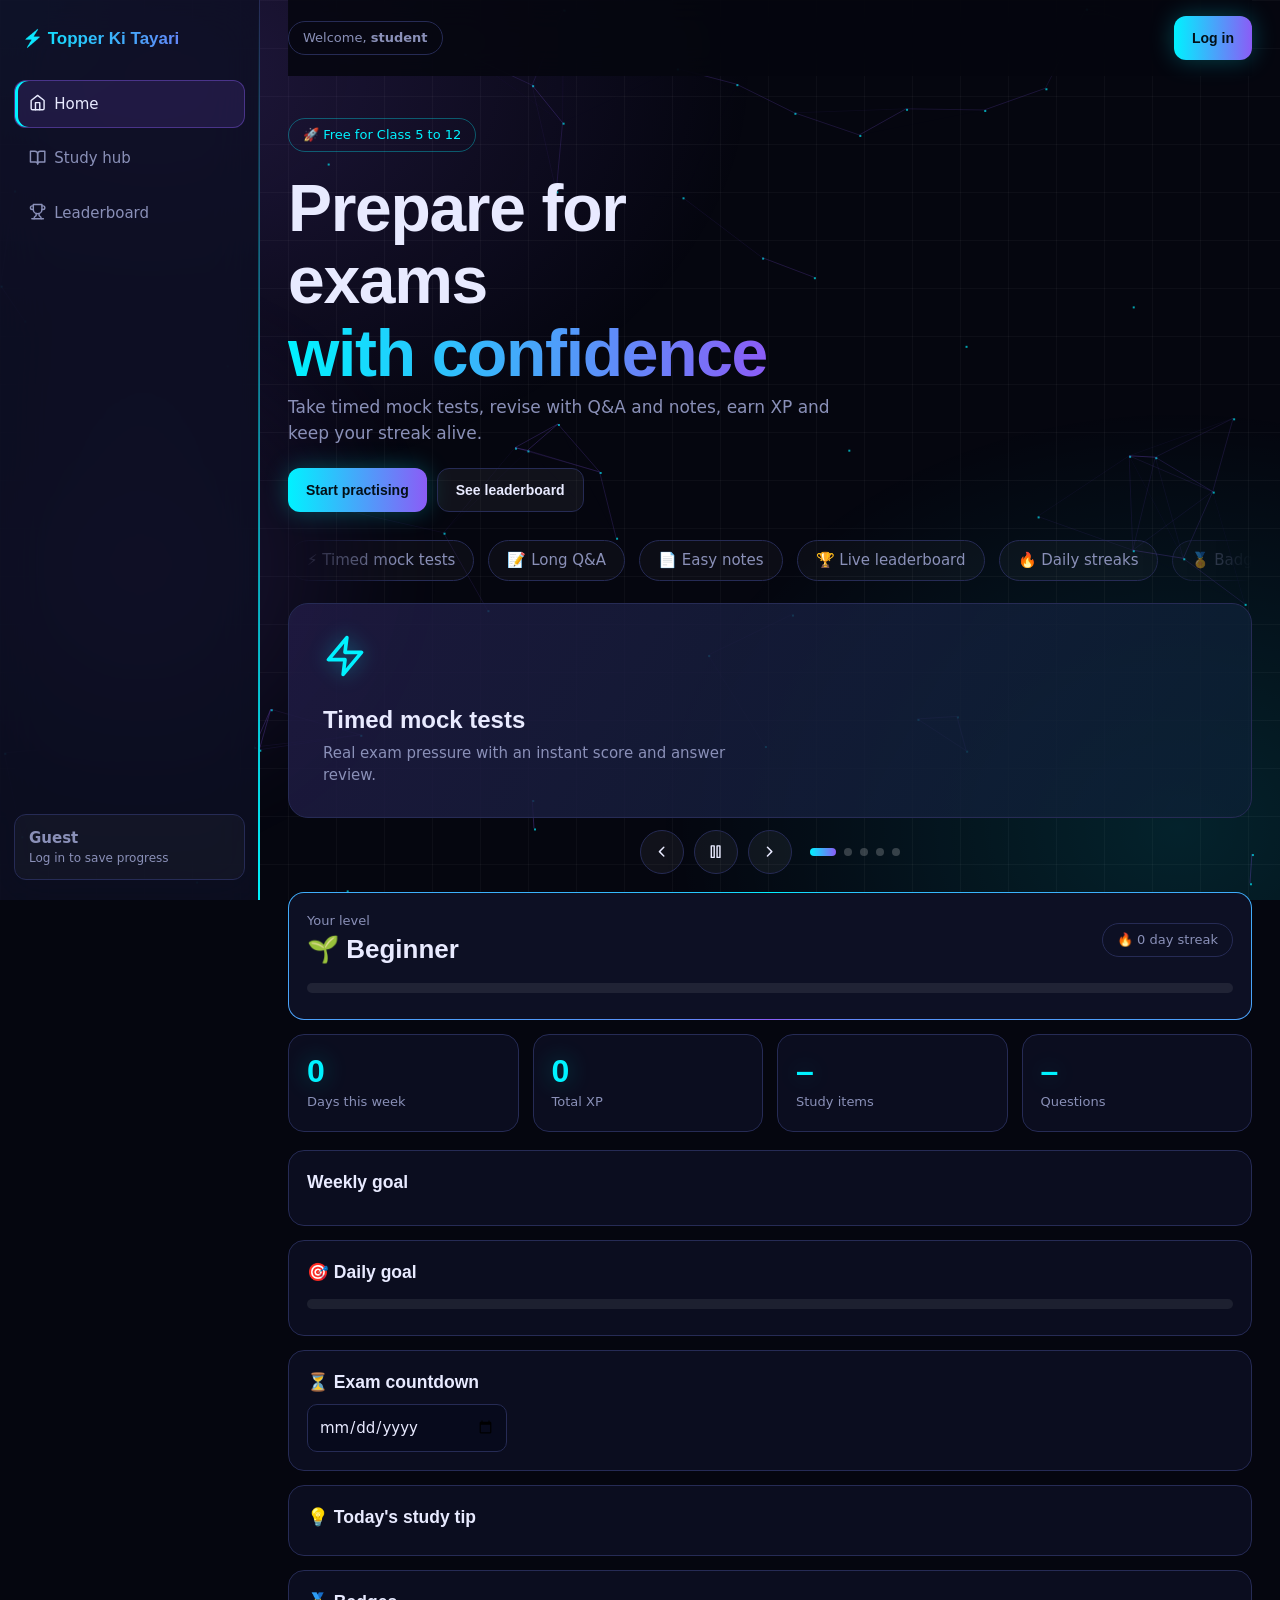
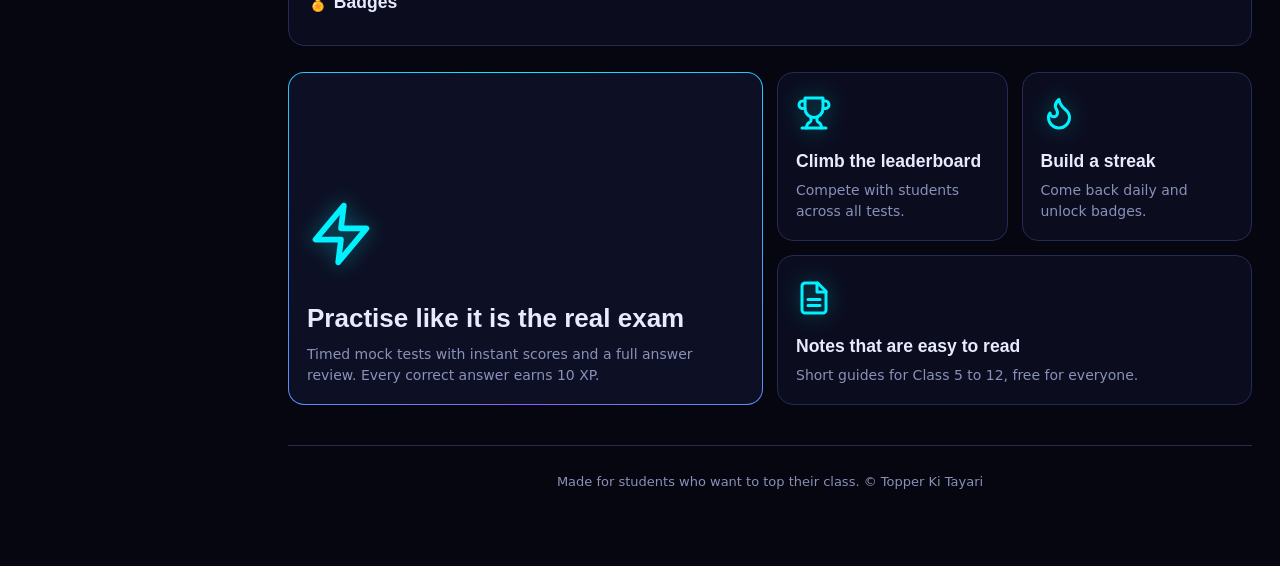
==== commit ab863f59: "Add files via upload" ====
--- a/index.html
+++ b/index.html
@@ -2,13 +2,13 @@
 <title>Topper Ki Tayari</title>
 <link rel="preconnect" href="https://fonts.gstatic.com" crossorigin><link href="https://fonts.googleapis.com/css2?family=Inter:wght@400;600&family=Space+Grotesk:wght@500;700&display=swap" rel="stylesheet"><link rel="stylesheet" href="style.css"></head><body class="intro-on"><div id="intro" aria-hidden="true"><div class="in-logo">⚡</div><div class="in-title">Topper Ki Tayari</div><div class="in-sub">Mock tests, notes and Q&amp;A for Class 5–12</div><div class="in-bar"><i></i></div></div>
 <aside><div class="logo">⚡ Topper Ki Tayari</div>
-<nav id="nav"><button data-t="home" class="on">🏠 Home</button><button data-t="study">📚 Study hub</button><button data-t="board">🏆 Leaderboard</button></nav>
+<nav id="nav"><button data-t="home" class="on"><i data-i="home"></i>Home</button><button data-t="study"><i data-i="book"></i>Study hub</button><button data-t="board"><i data-i="trophy"></i>Leaderboard</button></nav>
 <button class="me" id="me"><b id="uName">Guest</b><small id="uSub">Log in to save progress</small></button></aside>
 <main>
 <header><span class="pill">Welcome, <b id="hi">student</b></span><button class="btn go" id="authBtn">Log in</button></header>
 <section id="home"><div class="hero"><span class="pill">🚀 Free for Class 5 to 12</span><h1>Prepare for exams <em id="rot">with confidence</em></h1><p class="sub">Take timed mock tests, revise with Q&amp;A and notes, earn XP and keep your streak alive.</p><div class="row"><button class="btn go" id="cta">Start practising</button><button class="btn" id="cta2">See leaderboard</button></div></div><div class="marq" aria-hidden="true"><div class="track"><span>⚡ Timed mock tests</span><span>📝 Long Q&amp;A</span><span>📄 Easy notes</span><span>🏆 Live leaderboard</span><span>🔥 Daily streaks</span><span>🏅 Badges and XP</span><span>🎯 Class 5 to 12</span><span>⚡ Timed mock tests</span><span>📝 Long Q&amp;A</span><span>📄 Easy notes</span><span>🏆 Live leaderboard</span><span>🔥 Daily streaks</span><span>🏅 Badges and XP</span><span>🎯 Class 5 to 12</span></div></div>
 <div class="slider" id="sl"></div><div class="panel hero-lv"><div class="row" style="justify-content:space-between"><div><div class="note">Your level</div><h2 id="lvName">🌱 Beginner</h2></div><span class="pill" id="stk">🔥 0 day streak</span></div><div class="xpbar"><i id="xpFill"></i></div><p class="note" id="lvNote"></p></div><div id="cont"></div><div class="stats"><div class="stat"><b id="sStreak">0</b><span>Days this week</span></div><div class="stat"><b id="sXP">0</b><span>Total XP</span></div><div class="stat"><b id="sCh">–</b><span>Study items</span></div><div class="stat"><b id="sQ">–</b><span>Questions</span></div></div>
-<div class="panel"><h3>Weekly goal</h3><p class="note" id="wText"></p><div class="week" id="week"></div></div><div class="panel" style="margin-top:14px"><h3>🎯 Daily goal</h3><div class="xpbar"><i id="gFill"></i></div><p class="note" id="gTxt"></p></div><div class="panel" style="margin-top:14px"><h3>⏳ Exam countdown</h3><div class="row" style="margin-top:8px"><input type="date" id="exD" aria-label="Exam date" style="max-width:200px"><span class="note" id="exT"></span></div></div><div class="panel" style="margin-top:14px"><h3>💡 Today's study tip</h3><p id="tip" style="margin-top:6px;font-size:15px;color:#c8cbe8"></p></div><div class="panel" style="margin-top:14px"><h3>🏅 Badges</h3><div class="badges" id="badges"></div></div><div class="bento"><div class="panel big"><span class="em">⚡</span><h3>Practise like it is the real exam</h3><p class="note">Timed mock tests with instant scores and a full answer review. Every correct answer earns 10 XP.</p></div><div class="panel "><span class="em">🏆</span><h3>Climb the leaderboard</h3><p class="note">Compete with students across all tests.</p></div><div class="panel "><span class="em">🔥</span><h3>Build a streak</h3><p class="note">Come back daily and unlock badges.</p></div><div class="panel wide"><span class="em">📄</span><h3>Notes that are easy to read</h3><p class="note">Short guides for Class 5 to 12, free for everyone.</p></div></div><footer class="foot">Made for students who want to top their class. © Topper Ki Tayari</footer></section>
+<div class="panel"><h3>Weekly goal</h3><p class="note" id="wText"></p><div class="week" id="week"></div></div><div class="panel" style="margin-top:14px"><h3>🎯 Daily goal</h3><div class="xpbar"><i id="gFill"></i></div><p class="note" id="gTxt"></p></div><div class="panel" style="margin-top:14px"><h3>⏳ Exam countdown</h3><div class="row" style="margin-top:8px"><input type="date" id="exD" aria-label="Exam date" style="max-width:200px"><span class="note" id="exT"></span></div></div><div class="panel" style="margin-top:14px"><h3>💡 Today's study tip</h3><p id="tip" style="margin-top:6px;font-size:15px;color:#c8cbe8"></p></div><div class="panel" style="margin-top:14px"><h3>🏅 Badges</h3><div class="badges" id="badges"></div></div><div class="bento"><div class="panel big"><span class="em"><i data-i="zap"></i></span><h3>Practise like it is the real exam</h3><p class="note">Timed mock tests with instant scores and a full answer review. Every correct answer earns 10 XP.</p></div><div class="panel "><span class="em"><i data-i="trophy"></i></span><h3>Climb the leaderboard</h3><p class="note">Compete with students across all tests.</p></div><div class="panel "><span class="em"><i data-i="flame"></i></span><h3>Build a streak</h3><p class="note">Come back daily and unlock badges.</p></div><div class="panel wide"><span class="em"><i data-i="file"></i></span><h3>Notes that are easy to read</h3><p class="note">Short guides for Class 5 to 12, free for everyone.</p></div></div><footer class="foot">Made for students who want to top their class. © Topper Ki Tayari</footer></section>
 <section id="study" hidden><h1>Study <em>hub</em></h1>
 <div id="chooser"><p class="sub">Choose your class</p><div class="classes" id="classes"></div></div>
 <div id="area" hidden><div class="row"><button class="btn" id="back">← Change class</button><b id="clsLabel"></b></div>
--- a/style.css
+++ b/style.css
@@ -217,3 +217,17 @@
 #dash .stat::after{position:absolute;right:12px;top:6px;font-size:48px;opacity:.16}
 #dash .stat:nth-child(1)::after{content:"🟢"}#dash .stat:nth-child(2)::after{content:"👥"}#dash .stat:nth-child(3)::after{content:"📚"}#dash .stat:nth-child(4)::after{content:"⚡"}
 .scroll{max-height:62vh;border-radius:12px}th{position:sticky;top:0;background:#0d1024}
+
+/* ===== v4: UI/UX Pro Max pass (44px targets, visible focus, SVG icons, carousel controls) ===== */
+button,a,select,[role=button]{cursor:pointer}
+.btn{min-height:44px}
+:focus-visible{outline:3px solid var(--c);outline-offset:3px}
+[data-i]{display:inline-flex;vertical-align:-3px;margin-right:8px}
+[data-i] svg,.s-b svg{width:1.15em;height:1.15em}
+.em svg{width:36px;height:36px;color:var(--c);filter:drop-shadow(0 0 10px #00f2ff66)}
+.s-slide .em svg{width:44px;height:44px}.bento .big .em svg{width:68px;height:68px}
+.s-ctl{display:flex;align-items:center;justify-content:center;gap:10px;margin-top:12px}
+.s-b{all:unset;box-sizing:border-box;width:44px;height:44px;display:grid;place-items:center;border:1px solid var(--b);border-radius:50%;background:#ffffff0d;color:var(--t);cursor:pointer;transition:.2s}
+.s-b:hover{border-color:var(--c);color:var(--c)}.s-b:focus-visible{outline:3px solid var(--c);outline-offset:3px}
+.s-dots{margin:0 0 0 8px}.s-dots button{position:relative}.s-dots button::after{content:"";position:absolute;inset:-18px -5px}
+.ad-slot{color:var(--m);border-color:#ffffff40}
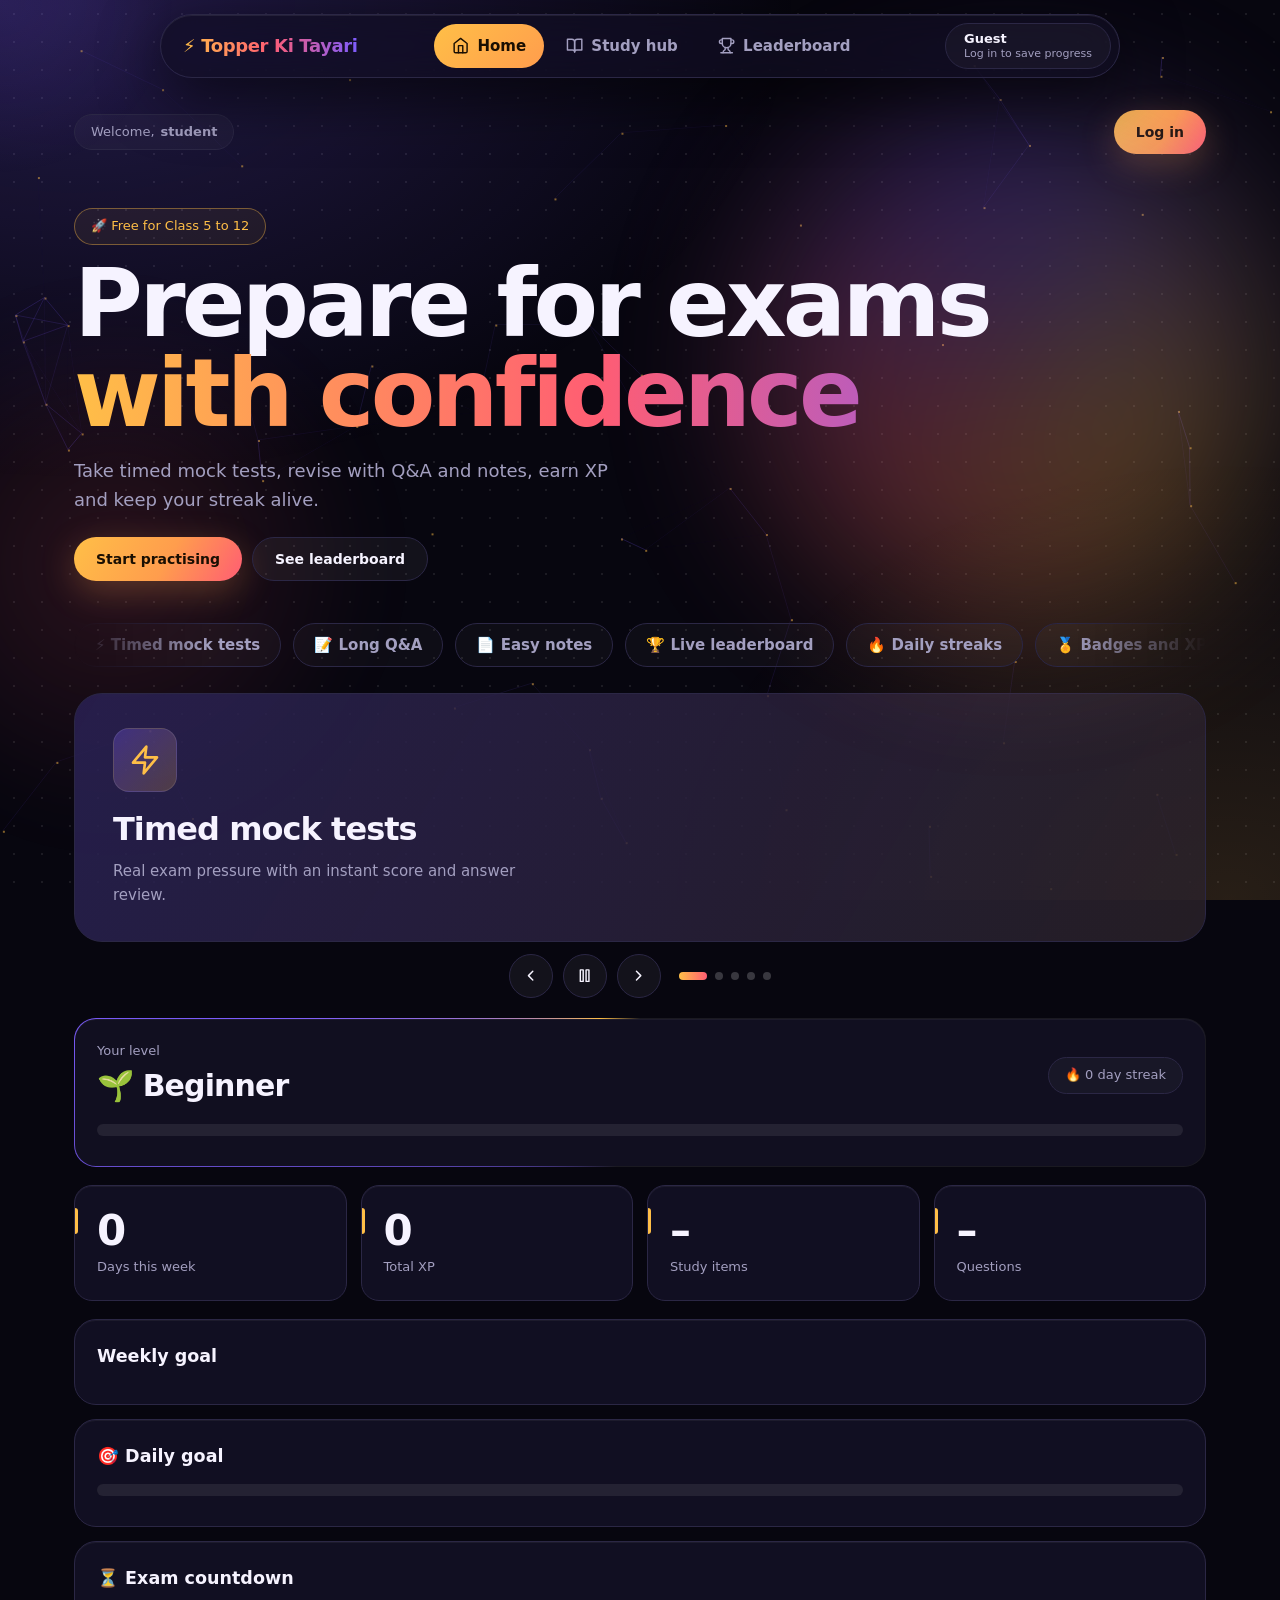
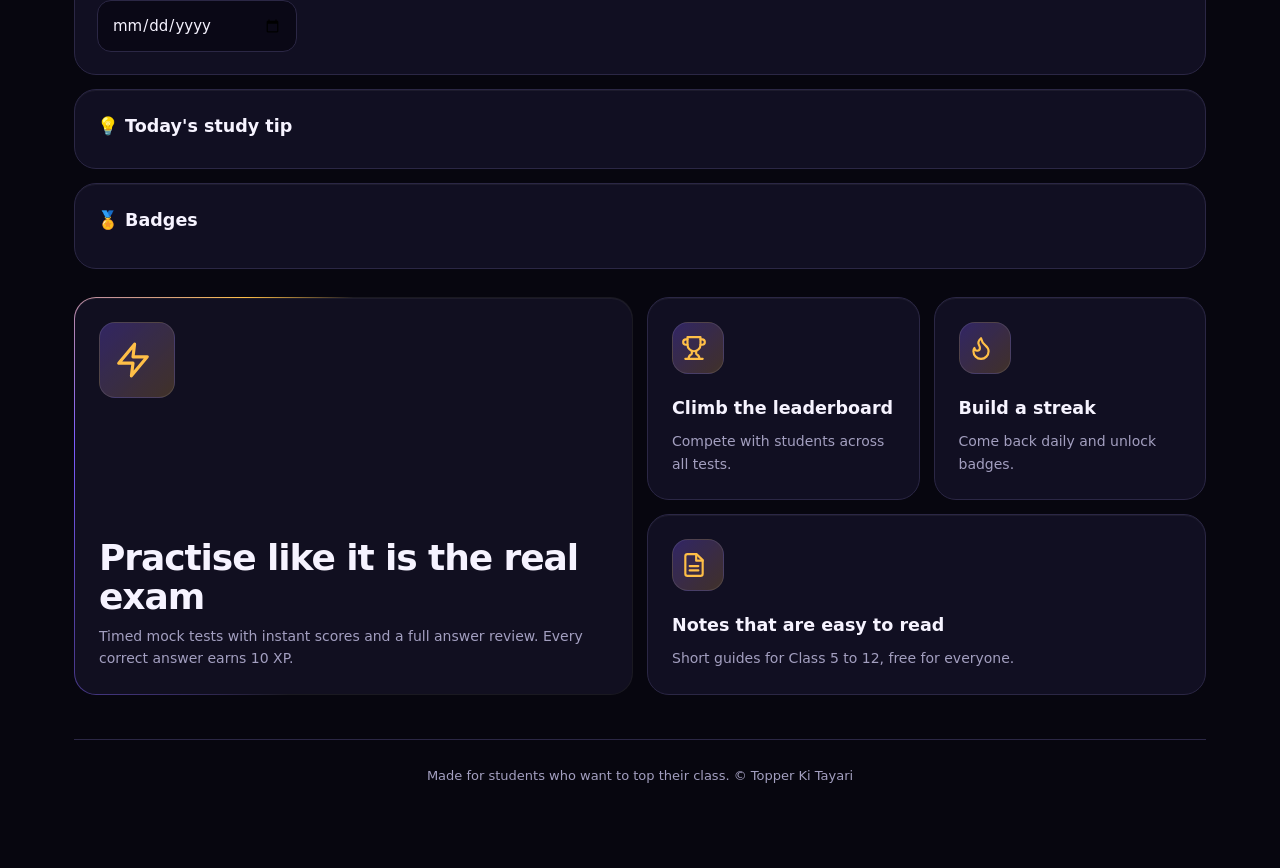
==== commit a861cf7a: "Add files via upload" ====
--- a/index.html
+++ b/index.html
@@ -1,6 +1,6 @@
-<!DOCTYPE html><html lang="en"><head><meta charset="utf-8"><meta http-equiv="Content-Security-Policy" content="default-src 'self'; script-src 'self' https://www.gstatic.com https://apis.google.com; style-src 'self' 'unsafe-inline' https://fonts.googleapis.com; font-src https://fonts.gstatic.com; img-src 'self' https: data:; connect-src 'self' https://*.googleapis.com wss://*.firebaseio.com; frame-src https://*.firebaseapp.com https://accounts.google.com; object-src 'none'; base-uri 'none'; form-action 'self'"><meta name="viewport" content="width=device-width,initial-scale=1"><meta name="referrer" content="no-referrer"><meta name="theme-color" content="#05060f"><meta name="description" content="Mock tests, Q&A and articles for Class 5-12">
+<!DOCTYPE html><html lang="en"><head><meta charset="utf-8"><meta http-equiv="Content-Security-Policy" content="default-src 'self'; script-src 'self' https://www.gstatic.com https://apis.google.com; style-src 'self' 'unsafe-inline' https://fonts.googleapis.com; font-src https://fonts.gstatic.com; img-src 'self' https: data:; connect-src 'self' https://*.googleapis.com wss://*.firebaseio.com; frame-src https://*.firebaseapp.com https://accounts.google.com; object-src 'none'; base-uri 'none'; form-action 'self'"><meta name="viewport" content="width=device-width,initial-scale=1"><meta name="referrer" content="no-referrer"><meta name="theme-color" content="#07060f"><meta name="description" content="Mock tests, Q&A and articles for Class 5-12">
 <title>Topper Ki Tayari</title>
-<link rel="preconnect" href="https://fonts.gstatic.com" crossorigin><link href="https://fonts.googleapis.com/css2?family=Inter:wght@400;600&family=Space+Grotesk:wght@500;700&display=swap" rel="stylesheet"><link rel="stylesheet" href="style.css"></head><body class="intro-on"><div id="intro" aria-hidden="true"><div class="in-logo">⚡</div><div class="in-title">Topper Ki Tayari</div><div class="in-sub">Mock tests, notes and Q&amp;A for Class 5–12</div><div class="in-bar"><i></i></div></div>
+<link rel="preconnect" href="https://fonts.gstatic.com" crossorigin><link href="https://fonts.googleapis.com/css2?family=Bricolage+Grotesque:opsz,wght@12..96,600;12..96,800&family=Plus+Jakarta+Sans:wght@400;500;600;700&display=swap" rel="stylesheet"><link rel="stylesheet" href="style.css"></head><body class="intro-on"><div id="intro" aria-hidden="true"><div class="in-logo">⚡</div><div class="in-title">Topper Ki Tayari</div><div class="in-sub">Mock tests, notes and Q&amp;A for Class 5–12</div><div class="in-bar"><i></i></div></div>
 <aside><div class="logo">⚡ Topper Ki Tayari</div>
 <nav id="nav"><button data-t="home" class="on"><i data-i="home"></i>Home</button><button data-t="study"><i data-i="book"></i>Study hub</button><button data-t="board"><i data-i="trophy"></i>Leaderboard</button></nav>
 <button class="me" id="me"><b id="uName">Guest</b><small id="uSub">Log in to save progress</small></button></aside>
--- a/style.css
+++ b/style.css
@@ -1,233 +1,221 @@
-:root{--bg:#05060f;--p:#0d1024cc;--b:#262b55;--c:#00f2ff;--v:#8b5cf6;--t:#e8eaff;--m:#8a90b8;--ok:#00ff9d;--bad:#ff5c7a}
+/* Topper Ki Tayari redesign: ink + violet aurora + gold. Class names are unchanged, so app.js, study.js, admin.js and fx.js work as before. */
+@property --a{syntax:'<angle>';inherits:false;initial-value:0deg}
+:root{--bg:#07060f;--s:#110f20;--p:#151227cc;--b:#2b2745;--c:#ffbf47;--v:#7c5cff;--co:#ff5d73;--t:#f6f3ff;--m:#a39fc0;--ok:#2ee6a6;--bad:#ff6b81;--r:22px;--e:cubic-bezier(.2,.8,.2,1);--d:'Bricolage Grotesque','Plus Jakarta Sans',system-ui,sans-serif}
 *{box-sizing:border-box;margin:0;padding:0}
-body{font:15px/1.5 Inter,system-ui,sans-serif;background:var(--bg);color:var(--t);min-height:100vh}
-body::before{content:"";position:fixed;inset:0;z-index:-1;background:radial-gradient(600px 420px at 12% 8%,#8b5cf633,transparent),radial-gradient(520px 420px at 92% 92%,#00f2ff1f,transparent),linear-gradient(#ffffff09 1px,transparent 1px) 0 0/48px 48px,linear-gradient(90deg,#ffffff09 1px,transparent 1px) 0 0/48px 48px;animation:drift 40s linear infinite}
-@keyframes drift{to{background-position:0 0,0 0,0 48px,48px 0}}
-@media(prefers-reduced-motion:reduce){*{animation:none!important;transition:none!important}}
-h1,h2,h3,h4,.logo{font-family:'Space Grotesk',sans-serif}
-:focus-visible{outline:2px solid var(--c);outline-offset:2px}
-aside{position:fixed;inset:0 auto 0 0;width:260px;padding:20px 14px;background:var(--p);backdrop-filter:blur(24px);border-right:1px solid var(--b);display:flex;flex-direction:column;gap:10px;z-index:30}
-.logo{font-weight:700;font-size:17px;padding:6px 8px 18px;background:linear-gradient(90deg,var(--c),var(--v));-webkit-background-clip:text;background-clip:text;color:transparent}
-nav{display:flex;flex-direction:column;gap:6px}
-nav button,.me{all:unset;box-sizing:border-box;cursor:pointer;padding:12px 14px;border-radius:12px;color:var(--m);border:1px solid transparent;transition:.2s}
-nav button:hover{color:var(--t);background:#ffffff0d}
-nav button.on{color:var(--t);background:#8b5cf622;border-color:#8b5cf666;box-shadow:inset 3px 0 var(--c)}
-.me{margin-top:auto;display:flex;flex-direction:column;border:1px solid var(--b);background:#ffffff08}
-.me small{color:var(--m);font-size:12px}
-main{margin-left:260px;padding:0 28px 48px;max-width:1240px}
-header{position:sticky;top:0;z-index:20;display:flex;justify-content:space-between;align-items:center;padding:16px 0;margin-bottom:12px;background:#05060fd9;backdrop-filter:blur(16px)}
-.pill{padding:6px 14px;border:1px solid var(--b);border-radius:20px;color:var(--m);font-size:13px}
-.btn{cursor:pointer;border:1px solid var(--b);background:#ffffff0d;color:var(--t);padding:9px 18px;border-radius:12px;font:600 14px 'Space Grotesk',sans-serif;transition:.2s}
-.btn:hover{border-color:var(--c);box-shadow:0 0 18px #00f2ff33}
-.btn.go{background:linear-gradient(90deg,var(--c),var(--v));color:#031018;border:0}
-.btn.on{border-color:var(--c);color:var(--c)}
-.btn.bad{color:var(--bad);border-color:#ff5c7a66}
-section[hidden]{display:none}
-h1{font-size:clamp(30px,4.5vw,48px);line-height:1.1;margin:8px 0 6px}
-h1 em{font-style:normal;color:var(--c);text-shadow:0 0 28px #00f2ff66}
-.sub{color:var(--m);margin-bottom:22px}
-.stats,.grid,.week{display:grid;gap:14px}
-.stats{grid-template-columns:repeat(auto-fit,minmax(150px,1fr));margin-bottom:18px}
-.grid{grid-template-columns:repeat(auto-fill,minmax(260px,1fr));margin-top:16px}
-.week{grid-template-columns:repeat(7,1fr);gap:8px;margin-top:12px}
-.panel,.card,.stat{background:var(--p);border:1px solid var(--b);border-radius:16px;backdrop-filter:blur(12px)}
-.panel,.stat{padding:18px}
-.stat b{display:block;font:700 32px 'Space Grotesk',sans-serif;color:var(--c)}
-.stat span,.note{color:var(--m);font-size:13px}
-.day{aspect-ratio:1;display:grid;place-items:center;border:1px solid var(--b);border-radius:10px;color:var(--m)}
-.day.done{border-color:#00f2ff66;color:var(--c);background:#00f2ff12}
-.card{overflow:hidden;cursor:pointer;transition:.25s;text-align:left;color:inherit;font:inherit}
-.card:hover{border-color:var(--c);transform:translateY(-3px);box-shadow:0 8px 30px #00f2ff1f}
-.card img,.card .ph{display:block;width:100%;height:140px;object-fit:cover;background:linear-gradient(135deg,#1a1f4a,#0d1024)}
-.card .bd{padding:14px}
-.tag{font-size:12px;color:var(--c)}
-.row{display:flex;gap:10px;flex-wrap:wrap;align-items:center}
-.classes{display:grid;grid-template-columns:repeat(auto-fill,minmax(130px,1fr));gap:12px;margin-top:16px}
-.classes button{padding:20px;text-align:center;font:700 18px 'Space Grotesk',sans-serif}
-dialog{margin:auto;width:min(440px,92vw);background:#0d1024;color:var(--t);border:1px solid var(--b);border-radius:20px;padding:24px;box-shadow:0 0 60px #8b5cf644}
-dialog.wide{width:min(760px,94vw);max-height:90vh}
-dialog::backdrop{background:#02030acc;backdrop-filter:blur(8px)}
-label{display:block;font-size:13px;color:var(--m);margin:12px 0 4px}
-input,select,textarea{width:100%;background:#070a1c;border:1px solid var(--b);color:var(--t);padding:11px;border-radius:10px;font:inherit}
-textarea{min-height:90px;resize:vertical}
-.opt{display:block;width:100%;text-align:left;margin-top:8px;padding:12px;background:#070a1c;border:1px solid var(--b);border-radius:10px;color:var(--t);cursor:pointer;font:inherit}
-.opt.sel{border-color:var(--c);background:#00f2ff14}
-.q{padding:16px;margin-top:14px}
-.msg{min-height:20px;margin-top:10px;font-size:13px;color:var(--bad)}.msg.ok{color:var(--ok)}
-.lb{display:flex;justify-content:space-between;padding:12px 6px;border-bottom:1px solid #ffffff12}
-table{width:100%;border-collapse:collapse}th,td{padding:10px;text-align:left;border-bottom:1px solid #ffffff12;font-size:13px}th{color:var(--m);font-weight:500}
-.scroll{overflow:auto}
-.skeleton{height:200px;border-radius:16px;background:linear-gradient(90deg,#ffffff08,#ffffff14,#ffffff08) 0 0/200% 100%;animation:sh 1.4s infinite}
-@keyframes sh{to{background-position:-200% 0}}
-.read{white-space:pre-wrap;line-height:1.8;color:#c8cbe8}
-@media(max-width:900px){aside{inset:auto 0 0 0;width:auto;height:auto;flex-direction:row;padding:8px;border:0;border-top:1px solid var(--b)}.logo,.me{display:none}nav{flex-direction:row;flex:1}nav button{flex:1;text-align:center;padding:10px 4px;font-size:13px}main{margin:0;padding:0 16px 90px}}
-
-/* ===== Motion layer ===== */
-#fx{position:fixed;inset:0;z-index:-1;pointer-events:none}
-.card,.panel,.stat{position:relative}
-.card::before,.panel::before,.stat::before{content:"";position:absolute;inset:0;border-radius:inherit;pointer-events:none;opacity:0;transition:opacity .3s;background:radial-gradient(260px circle at var(--mx,50%) var(--my,50%),#00f2ff26,transparent 65%)}
-.card:hover::before,.panel:hover::before,.stat:hover::before{opacity:1}
-@keyframes rise{from{opacity:0;transform:translateY(22px)}to{opacity:1;transform:none}}
-@keyframes slideL{from{opacity:0;transform:translateX(-40px)}to{opacity:1;transform:none}}
+html{scroll-behavior:smooth;scrollbar-color:var(--v) var(--bg)}
+body{font:15px/1.6 'Plus Jakarta Sans',system-ui,sans-serif;background:var(--bg);color:var(--t);min-height:100vh;overflow-x:hidden;--dl:0s}
+body.intro-on{--dl:1.7s}
+::selection{background:#7c5cff80}
+:focus-visible{outline:3px solid var(--c);outline-offset:3px}
+h1,h2,h3,h4,.logo{font-family:var(--d)}
+button,a,select{cursor:pointer}
+body::before{content:"";position:fixed;inset:0;z-index:-1;background:radial-gradient(720px 480px at 6% 0,#7c5cff3d,transparent),radial-gradient(560px 440px at 96% 100%,#ffbf4722,transparent),radial-gradient(#ffffff16 1px,transparent 1.3px) 0 0/28px 28px;animation:drift 50s linear infinite}
+body::after{content:"";position:fixed;z-index:-1;width:46vmax;height:46vmax;left:-14vmax;top:30vh;border-radius:50%;background:radial-gradient(circle,#ff5d7324,transparent 65%);filter:blur(30px);pointer-events:none;animation:orb 20s ease-in-out infinite alternate}
+#fx{position:fixed;inset:0;z-index:-1;pointer-events:none;opacity:.75}
+#cur{position:fixed;left:0;top:0;width:380px;height:380px;margin:-190px 0 0 -190px;border-radius:50%;background:radial-gradient(circle,#7c5cff1f,transparent 65%);pointer-events:none;z-index:-1}
+@keyframes drift{to{background-position:0 0,0 0,0 28px}}
+@keyframes orb{to{transform:translate(60vw,-25vh) scale(1.25)}}
+@keyframes spin{to{--a:360deg}}
+@keyframes fadeUp{from{opacity:0;transform:translateY(26px)}to{opacity:1;transform:none}}
+@keyframes rise{from{opacity:0;transform:translateY(18px)}to{opacity:1;transform:none}}
+@keyframes pop{from{opacity:0;transform:scale(.94) translateY(10px)}to{opacity:1;transform:none}}
+@keyframes dockIn{from{opacity:0;transform:translate(-50%,-34px)}to{opacity:1;transform:translateX(-50%)}}
+@keyframes dockUp{from{opacity:0;transform:translate(-50%,40px)}to{opacity:1;transform:translateX(-50%)}}
+@keyframes tabIn{from{opacity:0;transform:translateY(18px)}to{opacity:1;transform:none}}
+@keyframes itemIn{from{opacity:0;transform:translateX(40px)}to{opacity:1;transform:none}}
+@keyframes float{50%{transform:translateY(-8px)}}
 @keyframes flow{to{background-position:200% 0}}
 @keyframes shine{0%,60%{left:-60%}100%{left:130%}}
-@keyframes pulse{0%,100%{box-shadow:0 0 0 0 #00f2ff55}50%{box-shadow:0 0 0 10px #00f2ff00}}
-@keyframes pop{from{opacity:0;transform:scale(.94) translateY(10px)}to{opacity:1;transform:none}}
-@keyframes flame{0%,100%{transform:scale(1)}50%{transform:scale(1.18) rotate(-6deg)}}
-aside{animation:slideL .7s cubic-bezier(.2,.8,.2,1) both}
-aside::after{content:"";position:absolute;top:0;right:-1px;width:2px;height:100%;background:linear-gradient(transparent,var(--c),var(--v),transparent);background-size:100% 300%;animation:vflow 5s linear infinite}
-@keyframes vflow{to{background-position:0 -300%}}
-header{animation:rise .6s .1s both}
-h1 em{background:linear-gradient(90deg,var(--c),var(--v),var(--c));background-size:200% 100%;-webkit-background-clip:text;background-clip:text;color:transparent;text-shadow:none;animation:flow 4s linear infinite}
-h1{letter-spacing:-.02em}
-.logo{animation:pulse 3s infinite;border-radius:12px}
-.btn.go{position:relative;overflow:hidden}
-.btn.go::after{content:"";position:absolute;top:0;left:-60%;width:35%;height:100%;background:linear-gradient(100deg,transparent,#ffffff80,transparent);transform:skewX(-20deg);animation:shine 3.5s infinite}
+@keyframes mq{to{transform:translateX(-50%)}}
+@keyframes rp{to{transform:scale(4);opacity:0}}
+@keyframes sh{to{background-position:-200% 0}}
+
+/* ===== Floating dock navigation ===== */
+aside{position:fixed;top:14px;left:50%;z-index:30;width:min(960px,calc(100% - 24px));display:flex;align-items:center;gap:10px;padding:8px 8px 8px 22px;border-radius:999px;background:#110f20b8;backdrop-filter:blur(22px) saturate(160%);border:1px solid var(--b);box-shadow:0 18px 60px #0009,inset 0 1px #ffffff14;transform:translateX(-50%);animation:dockIn .8s var(--e) calc(var(--dl) + .1s) both}
+.logo{white-space:nowrap;font-weight:800;font-size:18px;letter-spacing:-.02em;background:linear-gradient(90deg,var(--c),var(--co),var(--v));-webkit-background-clip:text;background-clip:text;color:transparent}
+nav{display:flex;gap:4px;margin:0 auto}
+nav button,.me{all:unset;box-sizing:border-box;cursor:pointer}
+nav button{display:flex;align-items:center;padding:10px 18px;border-radius:999px;color:var(--m);font-weight:600;transition:color .25s,background .25s}
+nav button:hover{color:var(--t);background:#ffffff10}
+nav button.on{color:#1a0f02;background:linear-gradient(135deg,var(--c),#ff9d4d)}
+.me{display:flex;flex-direction:column;align-items:flex-start;padding:7px 18px;border-radius:999px;border:1px solid var(--b);background:#ffffff08;line-height:1.25;max-width:210px;transition:border-color .25s}
+.me:hover{border-color:var(--c)}
+.me b{font-size:13px}.me small{color:var(--m);font-size:11px;white-space:nowrap;overflow:hidden;text-overflow:ellipsis;max-width:160px}
+[data-i]{display:inline-flex;vertical-align:-3px;margin-right:8px}
+[data-i] svg,.s-b svg{width:1.15em;height:1.15em}
+
+/* ===== Layout ===== */
+main{max-width:1180px;margin:0 auto;padding:104px 24px 56px}
+body.solo main{max-width:1100px;padding-top:0}
+section[hidden]{display:none}
+header{display:flex;justify-content:space-between;align-items:center;gap:12px;padding:6px 0 10px;animation:rise .6s var(--e) calc(var(--dl) + .15s) both}
+body.solo header{position:sticky;top:0;z-index:20;padding:14px 0;background:#07060fcc;backdrop-filter:blur(16px)}
+header.scrolled{border-bottom:1px solid var(--b)}
+.pill{display:inline-flex;align-items:center;gap:6px;padding:7px 16px;border:1px solid var(--b);border-radius:999px;color:var(--m);font-size:13px;background:#ffffff08}
+h1{font-weight:800;font-size:clamp(34px,5vw,58px);line-height:1.02;letter-spacing:-.04em;margin:8px 0 8px}
+h1 em{font-style:normal;background:linear-gradient(90deg,var(--c),var(--co),var(--v),var(--c));background-size:200% 100%;-webkit-background-clip:text;background-clip:text;color:transparent;animation:flow 5s linear infinite}
+.sub{color:var(--m);margin-bottom:22px;max-width:56ch}
+.stats,.grid,.week{display:grid;gap:14px}
+.stats{grid-template-columns:repeat(auto-fit,minmax(160px,1fr));margin:18px 0}
+.grid{grid-template-columns:repeat(auto-fill,minmax(270px,1fr));margin-top:16px}
+.week{grid-template-columns:repeat(7,1fr);gap:8px;margin-top:12px}
+.row{display:flex;gap:10px;flex-wrap:wrap;align-items:center}
+section:not([hidden]) h1{animation:fadeUp .8s var(--e) calc(var(--dl) + .1s) both}
+section:not([hidden]) .sub{animation:fadeUp .8s var(--e) calc(var(--dl) + .2s) both}
+section:not([hidden])>.row,section:not([hidden])>#area>.row,.hero>.row{animation:fadeUp .8s var(--e) calc(var(--dl) + .32s) both}
+main>section:not([hidden]){animation:tabIn .55s var(--e) both}
+#itemV:not([hidden]){animation:itemIn .5s var(--e) both}
+
+/* ===== Surfaces ===== */
+.panel,.card,.stat{position:relative;background:var(--p);border:1px solid var(--b);border-radius:var(--r);backdrop-filter:blur(14px);box-shadow:inset 0 1px #ffffff0d}
+.panel,.stat{padding:22px}
+.panel+.panel{margin-top:14px}
+.card::before,.panel::before,.stat::before{content:"";position:absolute;inset:0;border-radius:inherit;pointer-events:none;opacity:0;transition:opacity .3s;background:radial-gradient(280px circle at var(--mx,50%) var(--my,50%),#7c5cff2e,transparent 65%)}
+.card:hover::before,.panel:hover::before,.stat:hover::before{opacity:1}
+.stat{border-radius:18px;overflow:hidden}
+.stat b{display:block;font:800 clamp(30px,4vw,42px)/1.1 var(--d);letter-spacing:-.03em}
+.stat::after{content:"";position:absolute;left:0;top:22px;width:3px;height:26px;border-radius:0 3px 3px 0;background:var(--c)}
+.stat span,.note{color:var(--m);font-size:13px}
+.tag{font-size:12px;font-weight:700;color:var(--c)}
+.card{overflow:hidden;text-align:left;color:inherit;font:inherit;transition:transform .35s var(--e),box-shadow .35s,border-color .35s}
+a.card{display:block;text-decoration:none}
+.card img,.card .ph{display:block;width:100%;height:150px;object-fit:cover;background:linear-gradient(135deg,#25205a,#110f20);transition:transform .6s var(--e)}
+.card:hover img{transform:scale(1.06)}
+.card .bd{padding:16px}.card .bd h3{margin:4px 0 6px;font-size:18px;letter-spacing:-.02em}
+@media(hover:hover){.card.visible:hover{transform:translateY(-5px);border-color:#7c5cff99;box-shadow:0 18px 50px #7c5cff33}}
+.tile{padding:28px}.tile h3{font-size:22px;letter-spacing:-.02em;margin-bottom:4px}.tile .note{margin-bottom:12px}
+.em{display:grid;place-items:center;width:52px;height:52px;border-radius:16px;font-size:26px;margin-bottom:12px;background:linear-gradient(135deg,#7c5cff4d,#ffbf4733);border:1px solid #ffffff1a}
+.em svg{width:26px;height:26px;color:var(--c)}
+/* animated "beam" border on featured surfaces; tiles light up on hover */
+.hero-lv,.bento .big,#gate,.tile:hover{border:1px solid transparent;background:linear-gradient(var(--s),var(--s)) padding-box,conic-gradient(from var(--a),#ffffff14 0 55%,var(--v) 78%,var(--c) 92%,#ffffff14) border-box;animation:spin 6s linear infinite}
+.classes{display:grid;grid-template-columns:repeat(auto-fill,minmax(140px,1fr));gap:12px;margin-top:16px}
+.classes button{padding:26px 10px;text-align:center;font:800 24px var(--d);letter-spacing:-.02em}
+
+/* ===== Buttons ===== */
+.btn{position:relative;overflow:hidden;min-height:44px;display:inline-flex;align-items:center;justify-content:center;gap:6px;border:1px solid var(--b);background:#ffffff0d;color:var(--t);padding:10px 22px;border-radius:999px;font:700 14px var(--d);text-decoration:none;transition:transform .3s var(--e),box-shadow .3s,border-color .3s,background .3s}
+.btn:hover{border-color:var(--c);background:#ffffff14}
+.btn.go{background:linear-gradient(120deg,var(--c),#ff9d4d 55%,var(--co));color:#1a0f02;border:0;box-shadow:0 10px 34px #ff9d4d44}
+.btn.go::after{content:"";position:absolute;top:0;left:-60%;width:35%;height:100%;background:linear-gradient(100deg,transparent,#ffffff99,transparent);transform:skewX(-20deg);animation:shine 3.5s infinite}
+.btn.on{border-color:var(--c);color:var(--c);background:#ffbf4714}
+.btn.bad{color:var(--bad);border-color:#ff6b8166}
+@media(hover:hover){.btn:hover{transform:translateY(-2px)}.btn.go:hover{box-shadow:0 16px 44px #ff9d4d66}}
 .btn:active,.opt:active,.card:active{transform:scale(.97)}
-.opt{transition:.2s}.opt:hover{border-color:var(--v);transform:translateX(4px)}
-.card:hover img{transform:scale(1.06)}.card img{transition:transform .5s}
-.day.done{animation:pulse 2.4s infinite}.day.done{display:grid}
-nav button{transition:.25s}nav button:hover{transform:translateX(5px)}
-dialog[open]{animation:pop .3s cubic-bezier(.2,.8,.2,1)}
-dialog::backdrop{animation:rise .3s both}
-.stat b{text-shadow:0 0 24px #00f2ff55}
-.lb{transition:.2s}.lb:hover{background:#00f2ff0d;padding-left:14px}
-tbody tr{transition:.2s}tbody tr:hover{background:#00f2ff0d}
-@media(max-width:900px){aside{animation:none}aside::after{display:none}}
-
-/* ===== Load + scroll animations ===== */
-html{scroll-behavior:smooth}
-@keyframes fadeUp{from{opacity:0;transform:translateY(24px)}to{opacity:1;transform:none}}
-section:not([hidden]) h1{animation:fadeUp .6s ease .1s both}
-section:not([hidden]) .sub{animation:fadeUp .6s ease .2s both}
-section:not([hidden])>.row,section:not([hidden])>#area>.row{animation:fadeUp .6s ease .3s both}
-.animate-on-scroll{opacity:0;transform:translateY(24px);transition:opacity .5s ease,transform .5s ease}
-.animate-on-scroll.visible{opacity:1;transform:none;transition:opacity .5s ease,transform .3s ease,box-shadow .3s ease,border-color .3s ease}
-header.scrolled{background:#05060fcc;backdrop-filter:blur(18px) saturate(150%);border-bottom:1px solid var(--b);box-shadow:0 8px 30px #0009}
-.btn,.card{transition:transform .3s ease,box-shadow .3s ease,border-color .3s ease}
-@media(hover:hover){.btn:hover,.card.visible:hover{transform:scale(1.05);box-shadow:0 12px 32px #00f2ff33}}
-.btn:active,.card.visible:active,.card:active{transform:scale(.95)}
-@media(prefers-reduced-motion:reduce){.animate-on-scroll{opacity:1;transform:none}}
-
-/* ===== Opening intro (index.html only, ~2s) ===== */
-#intro{position:fixed;inset:0;z-index:999;display:grid;place-content:center;justify-items:center;gap:14px;padding:20px;text-align:center;background:radial-gradient(500px 360px at 50% 45%,#8b5cf633,#05060f 70%),#05060f;animation:introOut .6s ease 1.5s forwards}
+.rip{position:absolute;border-radius:50%;background:#ffffff55;transform:scale(0);animation:rp .6s ease-out forwards;pointer-events:none}
+.tilt{transform:perspective(700px) rotateX(var(--rx,0deg)) rotateY(var(--ry,0deg)) translateY(-4px)!important;transition:transform .15s ease-out!important}
+
+/* ===== Home: hero, marquee, slider, bento ===== */
+.hero{position:relative;isolation:isolate;padding:44px 0 8px}
+.hero::before{content:"";position:absolute;z-index:-1;right:-6%;top:-14%;width:min(520px,60vw);aspect-ratio:1;border-radius:50%;background:conic-gradient(from var(--a),var(--v),var(--c),var(--co),var(--v));filter:blur(80px);opacity:.3;animation:spin 16s linear infinite;pointer-events:none}
+.hero h1{font-size:clamp(42px,8.4vw,94px);line-height:.96;max-width:15ch;margin:14px 0 18px}
+.hero .pill{color:var(--c);border-color:#ffbf4766;background:#ffbf4710;animation:fadeUp .8s var(--e) var(--dl) both}
+.hero .sub{max-width:50ch;font-size:18px}
+#rot{display:inline-block;transition:opacity .35s,transform .35s}
+#rot.out{opacity:0;transform:translateY(-14px)}
+.marq{overflow:hidden;margin:34px 0 26px;-webkit-mask:linear-gradient(90deg,transparent,#000 12%,#000 88%,transparent);mask:linear-gradient(90deg,transparent,#000 12%,#000 88%,transparent)}
+.marq .track{display:flex;gap:12px;width:max-content;animation:mq 32s linear infinite}
+.marq span{padding:9px 20px;border:1px solid var(--b);border-radius:999px;color:var(--m);white-space:nowrap;background:#ffffff08;font-weight:600}
+.slider{margin:6px 0 20px}
+.s-track{display:flex;overflow-x:auto;scroll-snap-type:x mandatory;scrollbar-width:none;border-radius:28px;border:1px solid var(--b);background:linear-gradient(120deg,#7c5cff2e,#ffbf4714),var(--p)}
+.s-track::-webkit-scrollbar{display:none}
+.s-slide{flex:0 0 100%;scroll-snap-align:center;padding:34px 38px;min-height:200px}
+.s-slide .em{width:64px;height:64px;animation:float 3.2s ease-in-out infinite}.s-slide .em svg{width:32px;height:32px}
+.s-slide h3{font-size:clamp(24px,3.4vw,32px);letter-spacing:-.03em;margin:8px 0 4px}.s-slide p{color:var(--m);max-width:48ch}
+.s-ctl{display:flex;align-items:center;justify-content:center;gap:10px;margin-top:12px}
+.s-b{all:unset;box-sizing:border-box;width:44px;height:44px;display:grid;place-items:center;border:1px solid var(--b);border-radius:50%;background:#ffffff0d;color:var(--t);cursor:pointer;transition:.2s}
+.s-b:hover{border-color:var(--c);color:var(--c)}.s-b:focus-visible{outline:3px solid var(--c);outline-offset:3px}
+.s-dots{display:flex;gap:8px;margin-left:8px}
+.s-dots button{all:unset;position:relative;cursor:pointer;width:8px;height:8px;border-radius:8px;background:#ffffff33;transition:.3s}
+.s-dots button::after{content:"";position:absolute;inset:-18px -5px}
+.s-dots button.on{width:28px;background:linear-gradient(90deg,var(--c),var(--co))}
+.s-dots button:focus-visible{outline:2px solid var(--c)}
+.hero-lv{margin:0 0 14px}.hero-lv h2{font-size:30px;letter-spacing:-.03em}
+.xpbar{height:12px;border-radius:12px;background:#ffffff14;overflow:hidden;margin:14px 0 8px}
+.xpbar i{display:block;height:100%;width:0;border-radius:12px;background:linear-gradient(90deg,var(--v),var(--c));box-shadow:0 0 16px #ffbf4799;transition:width 1.2s var(--e)}
+.cont{margin-bottom:14px}.cont h3{margin-top:4px}
+.badges{display:grid;grid-template-columns:repeat(auto-fill,minmax(112px,1fr));gap:10px;margin-top:12px}
+.badge{display:flex;flex-direction:column;align-items:center;gap:4px;padding:16px 8px;border:1px solid var(--b);border-radius:18px;text-align:center;opacity:.38;filter:grayscale(1);transition:.4s}
+.badge span{font-size:30px}.badge small{color:var(--m);font-size:12px}.badge .req{opacity:.85;font-size:11px}
+.badge.on{opacity:1;filter:none;border-color:#ffbf4799;background:linear-gradient(160deg,#ffbf4722,#7c5cff1f);box-shadow:0 0 28px #ffbf4730}
+.day{aspect-ratio:1;display:grid;place-items:center;border:1px solid var(--b);border-radius:12px;color:var(--m);font-weight:600}
+.day.done{border-color:#ffbf4780;background:#ffbf4714}
+.bento{display:grid;grid-template-columns:repeat(4,1fr);grid-auto-rows:minmax(160px,auto);gap:14px;margin-top:28px}
+.bento .panel{display:flex;flex-direction:column;justify-content:flex-end;gap:8px;overflow:hidden;padding:24px;margin:0}
+.bento .big{grid-column:span 2;grid-row:span 2}.bento .wide{grid-column:span 2}
+.bento .big .em{width:76px;height:76px;margin-bottom:auto;animation:float 3.5s ease-in-out infinite}.bento .big .em svg{width:38px;height:38px}
+.bento .big h3{font-size:clamp(26px,3.2vw,36px);line-height:1.08;letter-spacing:-.03em}.bento .note{font-size:14px}
+.foot{margin-top:44px;padding:26px 0;border-top:1px solid var(--b);color:var(--m);font-size:13px;text-align:center}
+
+/* ===== Study, tests, forms ===== */
+.crumbs{color:var(--m);font-size:13px}.crumbs b{color:var(--t)}
+.pills{display:flex;gap:8px;flex-wrap:wrap;margin:14px 0}
+.tools{display:flex;gap:10px;flex-wrap:wrap;margin-bottom:6px}.tools input{max-width:290px}.tools select{width:auto}
+.ad-slot{grid-column:1/-1;min-height:90px;display:grid;place-items:center;margin:18px 0;border:1px dashed #ffffff30;border-radius:18px;color:var(--m);font-size:12px;background:#ffffff05}
+.ad-slot[data-slot=feed]{min-height:120px}
+.meta{color:var(--m);font-size:13px;margin:4px 0 6px}
+.read{white-space:pre-wrap;font-size:17px;line-height:1.85;color:#d8d4f0;margin-top:10px;max-width:72ch}
+.empty{grid-column:1/-1;text-align:center;padding:56px 10px;color:var(--m)}
+#prog{position:fixed;top:0;left:0;height:3px;width:0;z-index:60;background:linear-gradient(90deg,var(--v),var(--c),var(--co));box-shadow:0 0 14px var(--c)}
+.q{padding:18px;margin-top:14px}
+.opt{display:block;width:100%;text-align:left;margin-top:8px;padding:13px 16px;background:#0a0816;border:1px solid var(--b);border-radius:14px;color:var(--t);font:inherit;transition:border-color .2s,transform .2s,background .2s}
+.opt:hover{border-color:var(--v);transform:translateX(4px)}
+.opt.sel{border-color:var(--c);background:#ffbf4714}
+.opt.ok{border-color:var(--ok);background:#2ee6a614}.opt.bad{border-color:var(--bad);background:#ff6b8114}
+.score{font:800 56px var(--d);letter-spacing:-.04em;color:var(--c)}
+.timer{position:fixed;right:16px;bottom:16px;z-index:40;padding:11px 20px;border-radius:999px;background:var(--s);border:1px solid var(--c);color:var(--c);font:800 15px var(--d);box-shadow:0 0 28px #ffbf4733}
+.timer[hidden]{display:none}
+dialog{margin:auto;width:min(440px,92vw);background:var(--s);color:var(--t);border:1px solid var(--b);border-radius:28px;padding:26px;box-shadow:0 30px 90px #7c5cff44}
+dialog.wide{width:min(760px,94vw);max-height:90vh}
+dialog::backdrop{background:#04030acc;backdrop-filter:blur(10px);animation:rise .3s both}
+dialog[open]{animation:pop .3s var(--e)}
+label{display:block;font-size:13px;font-weight:600;color:var(--m);margin:14px 0 5px}
+input,select,textarea{width:100%;background:#0a0816;border:1px solid var(--b);color:var(--t);padding:12px 14px;border-radius:14px;font:inherit;transition:border-color .2s,box-shadow .2s}
+input:focus,select:focus,textarea:focus{border-color:var(--c);box-shadow:0 0 0 4px #ffbf4722;outline:none}
+textarea{min-height:90px;resize:vertical}
+.msg{min-height:20px;margin-top:10px;font-size:13px;color:var(--bad)}.msg.ok{color:var(--ok)}
+.lb{display:flex;justify-content:space-between;gap:10px;padding:13px 8px;border-bottom:1px solid #ffffff12;transition:background .2s,padding .2s}
+.lb:hover{background:#ffbf470d;padding-left:16px}
+.skeleton{height:210px;border-radius:var(--r);background:linear-gradient(90deg,#ffffff08,#ffffff16,#ffffff08) 0 0/200% 100%;animation:sh 1.4s infinite}
+table{width:100%;border-collapse:collapse}th,td{padding:12px 10px;text-align:left;border-bottom:1px solid #ffffff12;font-size:13px}
+th{color:var(--m);font-weight:600;position:sticky;top:0;background:var(--s)}
+tbody tr{transition:background .2s}tbody tr:hover{background:#ffbf470d}
+.scroll{overflow:auto;max-height:62vh;border-radius:14px}
+
+/* ===== Admin ===== */
+#tabs{padding:8px;border:1px solid var(--b);border-radius:999px;background:#110f20b8;backdrop-filter:blur(14px);width:fit-content;max-width:100%;overflow-x:auto;flex-wrap:nowrap;gap:6px}
+#tabs .btn{border-color:transparent;background:transparent;white-space:nowrap}
+#tabs .btn.on{background:linear-gradient(135deg,var(--c),#ff9d4d);color:#1a0f02}
+#dash .stat{padding:28px 22px}#dash .stat b{font-size:46px}
+#dash .stat::after{content:"";width:auto;height:auto;left:auto;right:14px;top:8px;font-size:46px;opacity:.18;background:none}
+#dash .stat:nth-child(1)::after{content:"🟢"}#dash .stat:nth-child(2)::after{content:"👥"}#dash .stat:nth-child(3)::after{content:"📚"}#dash .stat:nth-child(4)::after{content:"⚡"}
+
+/* ===== Opening intro (class names and keyframe introOut are used by fx.js) ===== */
+#intro{position:fixed;inset:0;z-index:999;display:grid;place-content:center;justify-items:center;gap:14px;padding:20px;text-align:center;background:radial-gradient(520px 380px at 50% 45%,#7c5cff40,#07060f 70%),#07060f;animation:introOut .6s ease 1.5s forwards}
 @keyframes introOut{from{clip-path:circle(150% at 50% 50%)}to{clip-path:circle(0% at 50% 50%);visibility:hidden}}
 @keyframes logoIn{from{opacity:0;transform:scale(.4) rotate(-25deg)}to{opacity:1;transform:none}}
 @keyframes ring{from{transform:scale(1);opacity:.8}to{transform:scale(2.4);opacity:0}}
-@keyframes track{from{opacity:0;letter-spacing:.5em}to{opacity:1;letter-spacing:.02em}}
+@keyframes track{from{opacity:0;letter-spacing:.4em}to{opacity:1;letter-spacing:-.02em}}
 @keyframes fill{from{width:0}to{width:100%}}
-.in-logo{position:relative;width:84px;height:84px;border-radius:24px;display:grid;place-items:center;font-size:40px;background:linear-gradient(135deg,var(--c),var(--v));box-shadow:0 0 60px #00f2ff66;animation:logoIn .6s cubic-bezier(.2,.8,.2,1) both}
+.in-logo{position:relative;width:88px;height:88px;border-radius:28px;display:grid;place-items:center;font-size:42px;background:linear-gradient(135deg,var(--c),var(--co) 55%,var(--v));box-shadow:0 0 70px #ff5d7366;animation:logoIn .6s var(--e) both}
 .in-logo::after{content:"";position:absolute;inset:0;border-radius:inherit;border:2px solid var(--c);animation:ring .9s ease-out .35s both}
-.in-title{font:700 clamp(26px,7vw,46px)/1.1 'Space Grotesk',sans-serif;background:linear-gradient(90deg,var(--c),var(--v));-webkit-background-clip:text;background-clip:text;color:transparent;animation:track .8s ease .3s both}
+.in-title{font:800 clamp(28px,7vw,52px)/1.1 var(--d);background:linear-gradient(90deg,var(--c),var(--co),var(--v));-webkit-background-clip:text;background-clip:text;color:transparent;animation:track .8s ease .3s both}
 .in-sub{color:var(--m);font-size:14px;animation:fadeUp .5s ease .7s both}
 .in-bar{width:min(200px,60vw);height:3px;border-radius:3px;background:#ffffff14;overflow:hidden}
-.in-bar i{display:block;height:100%;background:linear-gradient(90deg,var(--c),var(--v));animation:fill .9s ease .5s both}
-/* hold the page entrance until the intro has finished */
-.intro-on aside,.intro-on header{animation-delay:1.7s}
-.intro-on section:not([hidden]) h1{animation-delay:1.8s}
-.intro-on section:not([hidden]) .sub{animation-delay:1.9s}
-.intro-on section:not([hidden])>.row,.intro-on section:not([hidden])>#area>.row{animation-delay:2s}
-@media(prefers-reduced-motion:reduce){#intro{display:none}}
-
-/* ===== Study page, type tiles, ad slots ===== */
-body.solo main{margin:0 auto;max-width:1100px}
-a.card{display:block;text-decoration:none;color:inherit}
-.tile{padding:26px}.tile .em{font-size:38px;display:block;margin-bottom:10px}.tile h3{margin-bottom:4px}.tile .note{margin-bottom:10px}
-.crumbs{color:var(--m);font-size:13px}.crumbs b{color:var(--t)}
-.pills{display:flex;gap:8px;flex-wrap:wrap;margin:14px 0}
-.tools{display:flex;gap:10px;flex-wrap:wrap;margin-bottom:6px}.tools input{max-width:280px}.tools select{width:auto}
-.ad-slot{grid-column:1/-1;min-height:90px;display:grid;place-items:center;margin:18px 0;border:1px dashed #ffffff26;border-radius:14px;color:#ffffff50;font-size:12px;background:#ffffff05}
-.ad-slot[data-slot=feed]{min-height:120px}
-.meta{color:var(--m);font-size:13px;margin:4px 0 6px}
-.read{font-size:17px;line-height:1.85;margin-top:10px}
-.empty{grid-column:1/-1;text-align:center;padding:50px 10px;color:var(--m)}
-#prog{position:fixed;top:0;left:0;height:3px;width:0;z-index:60;background:linear-gradient(90deg,var(--c),var(--v));box-shadow:0 0 12px var(--c)}
-.opt.ok{border-color:var(--ok);background:#00ff9d14}.opt.bad{border-color:var(--bad);background:#ff5c7a14}
-.score{font:700 46px 'Space Grotesk',sans-serif;color:var(--c)}
-.timer{position:fixed;right:16px;bottom:16px;z-index:40;padding:10px 18px;border-radius:30px;background:#0d1024;border:1px solid var(--c);color:var(--c);font:700 15px 'Space Grotesk',sans-serif;box-shadow:0 0 24px #00f2ff33}
-.timer[hidden]{display:none}
-
-/* ===== Motivation: level, badges ===== */
-.hero-lv{margin-bottom:14px}.hero-lv h2{font-size:26px}
-.xpbar{height:10px;border-radius:10px;background:#ffffff14;overflow:hidden;margin:14px 0 8px}
-.xpbar i{display:block;height:100%;width:0;border-radius:10px;background:linear-gradient(90deg,var(--c),var(--v));box-shadow:0 0 14px var(--c);transition:width 1s cubic-bezier(.2,.8,.2,1)}
-.badges{display:grid;grid-template-columns:repeat(auto-fill,minmax(110px,1fr));gap:10px;margin-top:12px}
-.badge{display:flex;flex-direction:column;align-items:center;gap:4px;padding:14px 8px;border:1px solid var(--b);border-radius:14px;text-align:center;opacity:.35;filter:grayscale(1);transition:.4s}
-.badge span{font-size:28px}.badge small{color:var(--m);font-size:12px}
-.badge.on{opacity:1;filter:none;border-color:#8b5cf688;background:#8b5cf61a;box-shadow:0 0 20px #8b5cf633}
-.cont{margin-bottom:14px}.cont h3{margin-top:4px}
-.badge .req{opacity:.8;font-size:11px}
-
-/* ===== v2: hero, orbs, animated borders, tilt, ripple ===== */
-@property --a{syntax:'<angle>';inherits:false;initial-value:0deg}
-@keyframes spin{to{--a:360deg}}
-@keyframes orb{to{transform:translate(60vw,-25vh) scale(1.25)}}
-@keyframes mq{to{transform:translateX(-50%)}}
-@keyframes rp{to{transform:scale(4);opacity:0}}
-body::after{content:"";position:fixed;z-index:-1;width:46vmax;height:46vmax;left:-12vmax;top:30vh;border-radius:50%;background:radial-gradient(circle,#8b5cf62e,transparent 65%);filter:blur(30px);pointer-events:none;animation:orb 18s ease-in-out infinite alternate}
-#cur{position:fixed;left:0;top:0;width:340px;height:340px;margin:-170px 0 0 -170px;border-radius:50%;background:radial-gradient(circle,#00f2ff14,transparent 65%);pointer-events:none;z-index:-1}
-.hero{padding:30px 0 6px}
-.hero h1{font-size:clamp(34px,6vw,66px);max-width:14ch}
-.hero .pill{display:inline-block;margin-bottom:12px;color:var(--c);border-color:#00f2ff55;animation:pulse 3s infinite}
-.hero .sub{max-width:52ch;font-size:17px}
-#rot{display:inline-block;transition:opacity .35s,transform .35s}
-#rot.out{opacity:0;transform:translateY(-14px)}
-.marq{overflow:hidden;margin:22px 0;-webkit-mask:linear-gradient(90deg,transparent,#000 12%,#000 88%,transparent);mask:linear-gradient(90deg,transparent,#000 12%,#000 88%,transparent)}
-.marq .track{display:flex;gap:14px;width:max-content;animation:mq 30s linear infinite}
-.marq span{padding:8px 18px;border:1px solid var(--b);border-radius:30px;color:var(--m);white-space:nowrap;background:#ffffff08}
-.tile,.hero-lv{border:1px solid transparent;background:linear-gradient(#0d1024,#0d1024) padding-box,conic-gradient(from var(--a),var(--c),var(--v),var(--c)) border-box;animation:spin 7s linear infinite}
-.btn{position:relative;overflow:hidden}
-.rip{position:absolute;border-radius:50%;background:#ffffff55;transform:scale(0);animation:rp .6s ease-out forwards;pointer-events:none}
-.tilt{transform:perspective(700px) rotateX(var(--rx,0deg)) rotateY(var(--ry,0deg)) translateY(-4px)!important;transition:transform .15s ease-out!important}
-
-/* ===== v3: premium layer (slider, bento, page transitions, admin) ===== */
-@keyframes tabIn{from{opacity:0;transform:translateY(18px) scale(.985);filter:blur(6px)}to{opacity:1;transform:none;filter:none}}
-@keyframes itemIn{from{opacity:0;transform:translateX(40px)}to{opacity:1;transform:none}}
-@keyframes float{50%{transform:translateY(-8px)}}
-main>section:not([hidden]){animation:tabIn .55s cubic-bezier(.2,.8,.2,1) both}
-#itemV:not([hidden]){animation:itemIn .5s cubic-bezier(.2,.8,.2,1) both}
-html{scrollbar-color:var(--v) var(--bg)}::selection{background:#8b5cf666}
-input:focus,select:focus,textarea:focus{border-color:var(--c);box-shadow:0 0 0 3px #00f2ff22;outline:none}
-.btn.go{box-shadow:0 0 24px #00f2ff44}
-.slider{margin:6px 0 18px}
-.s-track{display:flex;overflow-x:auto;scroll-snap-type:x mandatory;scrollbar-width:none;border-radius:20px;border:1px solid var(--b);background:linear-gradient(120deg,#8b5cf622,#00f2ff10),var(--p)}
-.s-track::-webkit-scrollbar{display:none}
-.s-slide{flex:0 0 100%;scroll-snap-align:center;padding:30px 34px;min-height:170px}
-.s-slide .em{font-size:40px;display:block;animation:float 3s ease-in-out infinite}
-.s-slide h3{font-size:24px;margin:8px 0 4px}.s-slide p{color:var(--m);max-width:48ch}
-.s-dots{display:flex;gap:8px;justify-content:center;margin-top:10px}
-.s-dots button{all:unset;cursor:pointer;width:8px;height:8px;border-radius:8px;background:#ffffff33;transition:.3s}
-.s-dots button.on{width:26px;background:linear-gradient(90deg,var(--c),var(--v))}
-.s-dots button:focus-visible{outline:2px solid var(--c)}
-.bento{display:grid;grid-template-columns:repeat(4,1fr);grid-auto-rows:minmax(150px,auto);gap:14px;margin-top:26px}
-.bento .panel{display:flex;flex-direction:column;justify-content:flex-end;gap:6px;overflow:hidden}
-.bento .em{font-size:34px}.bento .note{font-size:14px}
-.bento .big{grid-column:span 2;grid-row:span 2;border:1px solid transparent;background:linear-gradient(#0d1024,#0d1024) padding-box,conic-gradient(from var(--a),var(--c),var(--v),var(--c)) border-box;animation:spin 7s linear infinite}
-.bento .big .em{font-size:68px;animation:float 3.5s ease-in-out infinite}.bento .big h3{font-size:26px}
-.bento .wide{grid-column:span 2}
-.foot{margin-top:40px;padding:26px 0;border-top:1px solid var(--b);color:var(--m);font-size:13px;text-align:center}
-@media(max-width:900px){.bento{grid-template-columns:1fr 1fr}.bento .big{grid-row:auto}}
-@media(max-width:560px){.bento{grid-template-columns:1fr}.bento .big,.bento .wide{grid-column:auto}}
-/* admin */
-#gate{border:1px solid transparent;background:linear-gradient(#0d1024,#0d1024) padding-box,conic-gradient(from var(--a),var(--c),var(--v),var(--c)) border-box;animation:spin 7s linear infinite,pop .6s both}
-#tabs{padding:8px;border:1px solid var(--b);border-radius:16px;background:#0d1024cc;backdrop-filter:blur(14px);width:fit-content;max-width:100%;overflow-x:auto;flex-wrap:nowrap;gap:6px}
-#tabs .btn{border-color:transparent;background:transparent;white-space:nowrap}
-#tabs .btn.on{background:linear-gradient(90deg,#00f2ff22,#8b5cf633);border-color:#8b5cf688;color:var(--t)}
-#dash .stat{padding:26px 20px;overflow:hidden}#dash .stat b{font-size:44px}
-#dash .stat::after{position:absolute;right:12px;top:6px;font-size:48px;opacity:.16}
-#dash .stat:nth-child(1)::after{content:"🟢"}#dash .stat:nth-child(2)::after{content:"👥"}#dash .stat:nth-child(3)::after{content:"📚"}#dash .stat:nth-child(4)::after{content:"⚡"}
-.scroll{max-height:62vh;border-radius:12px}th{position:sticky;top:0;background:#0d1024}
-
-/* ===== v4: UI/UX Pro Max pass (44px targets, visible focus, SVG icons, carousel controls) ===== */
-button,a,select,[role=button]{cursor:pointer}
-.btn{min-height:44px}
-:focus-visible{outline:3px solid var(--c);outline-offset:3px}
-[data-i]{display:inline-flex;vertical-align:-3px;margin-right:8px}
-[data-i] svg,.s-b svg{width:1.15em;height:1.15em}
-.em svg{width:36px;height:36px;color:var(--c);filter:drop-shadow(0 0 10px #00f2ff66)}
-.s-slide .em svg{width:44px;height:44px}.bento .big .em svg{width:68px;height:68px}
-.s-ctl{display:flex;align-items:center;justify-content:center;gap:10px;margin-top:12px}
-.s-b{all:unset;box-sizing:border-box;width:44px;height:44px;display:grid;place-items:center;border:1px solid var(--b);border-radius:50%;background:#ffffff0d;color:var(--t);cursor:pointer;transition:.2s}
-.s-b:hover{border-color:var(--c);color:var(--c)}.s-b:focus-visible{outline:3px solid var(--c);outline-offset:3px}
-.s-dots{margin:0 0 0 8px}.s-dots button{position:relative}.s-dots button::after{content:"";position:absolute;inset:-18px -5px}
-.ad-slot{color:var(--m);border-color:#ffffff40}
+.in-bar i{display:block;height:100%;background:linear-gradient(90deg,var(--c),var(--co));animation:fill .9s ease .5s both}
+
+/* ===== Scroll reveal (classes added by fx.js) ===== */
+.animate-on-scroll{opacity:0;transform:translateY(28px) scale(.98);transition:opacity .6s var(--e),transform .6s var(--e),box-shadow .3s,border-color .3s}
+.animate-on-scroll.visible{opacity:1;transform:none}
+
+/* ===== Responsive: dock becomes a bottom tab bar on phones ===== */
+@media(max-width:900px){
+ aside{top:auto;bottom:10px;width:calc(100% - 20px);padding:6px;border-radius:26px;animation:dockUp .7s var(--e) calc(var(--dl) + .1s) both}
+ .logo,.me{display:none}
+ nav{flex:1;margin:0}
+ nav button{flex:1;flex-direction:column;justify-content:center;gap:2px;padding:8px 4px;font-size:11px}
+ nav button [data-i]{margin:0}
+ main{padding:20px 16px 110px}
+ body.solo main{padding-top:0}
+ .bento{grid-template-columns:1fr 1fr}.bento .big{grid-row:auto}
+}
+@media(max-width:560px){.bento{grid-template-columns:1fr}.bento .big,.bento .wide{grid-column:auto}.s-slide{padding:26px 22px}.hero h1{font-size:clamp(38px,12vw,56px)}}
+@media(prefers-reduced-motion:reduce){*,*::before,*::after{animation:none!important;transition:none!important}.animate-on-scroll{opacity:1;transform:none}#intro{display:none}}
